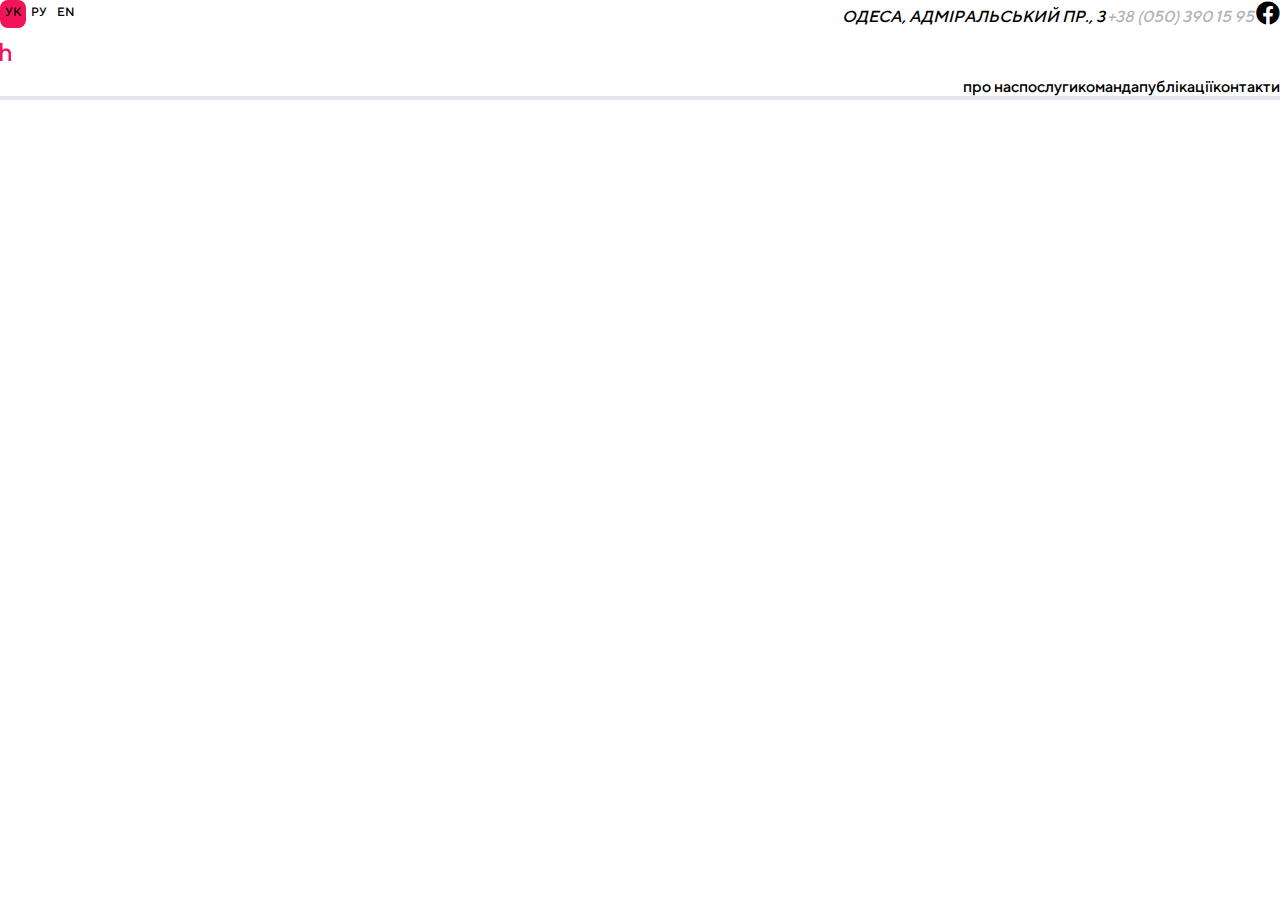
==== about.html @ 9640e7ee "new fix" ====
<!DOCTYPE html>
<html lang="en">
<head>
    <meta charset="UTF-8">
    <meta http-equiv="X-UA-Compatible" content="IE=edge">
    <meta name="viewport" content="width=device-width, initial-scale=1.0">
    <title>About us</title>
    <link rel="stylesheet" href="reset.css" />
        <link rel="stylesheet" href="style.css" />
        <link
            rel="stylesheet"
            href="https://cdnjs.cloudflare.com/ajax/libs/font-awesome/5.15.3/css/all.min.css"
        />
</head>
<body>
    <header>
        <nav class="flex row nav__top">
            <ul class="flex row">
                <li class="active">ук</li>
                <li>ру</li>
                <li>en</li>
            </ul>
            <address>
                <span class="address-top">Одеса, Адміральський пр., 3</span>
                <a href="#" class="top-number">+38 (050) 390 15 95</a>
                <span class="address-top-icon"
                    ><i class="fab fa-facebook"></i
                ></span>
            </address>
        </nav>
        <div class="logo__top">
            <svg
                width="78"
                height="31"
                viewBox="0 0 78 31"
                fill="none"
                xmlns="http://www.w3.org/2000/svg"
            >
                <path
                    d="M5.17563 28.5456C5.17563 27.9899 4.98495 27.5213 4.60903 27.1345C4.23312 26.7477 3.77549 26.557 3.24158 26.557C2.7567 26.557 2.3372 26.7096 1.98308 27.0201C1.63441 27.3252 1.41649 27.6957 1.33477 28.137H0.817205V26.6387H0V30.4524H0.817205V28.8997H1.33477C1.41649 29.3628 1.63441 29.755 1.98308 30.0656C2.33176 30.3761 2.75126 30.5341 3.24158 30.5341C3.77549 30.5341 4.23312 30.3434 4.60903 29.9566C4.98495 29.5752 5.17563 29.1013 5.17563 28.5456ZM4.35842 28.5456C4.35842 28.9051 4.24946 29.2048 4.03154 29.439C3.80817 29.6787 3.54667 29.7986 3.24158 29.7986C2.93649 29.7986 2.67498 29.6787 2.45706 29.439C2.23369 29.2048 2.12473 28.9051 2.12473 28.5456C2.12473 28.186 2.23369 27.8863 2.45706 27.6466C2.67498 27.4124 2.93649 27.2925 3.24158 27.2925C3.54667 27.2925 3.80817 27.4124 4.03154 27.6466C4.24946 27.8863 4.35842 28.186 4.35842 28.5456Z"
                    fill="white"
                />
                <path
                    d="M6.4801 26.639V30.4526H7.29731V29.1995H8.08727C8.47953 29.1995 8.80641 29.0742 9.06247 28.8291C9.31853 28.5839 9.44928 28.2788 9.44928 27.9192C9.44928 27.5542 9.31853 27.2546 9.06247 27.004C8.80096 26.7588 8.47953 26.639 8.08727 26.639H6.4801ZM8.06003 27.3744C8.22347 27.3744 8.35967 27.4289 8.46863 27.5324C8.57759 27.636 8.63207 27.7667 8.63207 27.9192C8.63207 28.0718 8.57759 28.2025 8.46863 28.3061C8.35967 28.4096 8.22347 28.4641 8.06003 28.4641H7.29731V27.3744H8.06003Z"
                    fill="white"
                />
                <path
                    d="M14.1309 30.4526V26.639H13.4226L11.543 29.0633V26.639H10.7258V30.4526H11.4341L13.3136 28.0282V30.4526H14.1309Z"
                    fill="white"
                />
                <path
                    d="M15.1622 29.7171V31.2425H15.9794V30.4526H18.2676V31.2425H19.0848V29.7171H18.6217V26.639H15.9794V27.8103C15.9794 28.0663 15.9576 28.3061 15.9141 28.5294C15.8705 28.7582 15.8214 28.938 15.7724 29.0742C15.7179 29.205 15.658 29.3248 15.5872 29.4392C15.5164 29.5482 15.4728 29.619 15.4455 29.6517C15.4128 29.679 15.3965 29.7062 15.3802 29.7171H15.1622ZM16.7966 27.8103V27.3744H17.8045V29.7171H16.1974L16.2627 29.6517C16.3009 29.6081 16.3499 29.5373 16.4098 29.4338C16.4698 29.3303 16.5242 29.2104 16.5842 29.0742C16.6441 28.938 16.6931 28.7528 16.7313 28.5294C16.7748 28.3061 16.7966 28.0663 16.7966 27.8103Z"
                    fill="white"
                />
                <path
                    d="M23.6558 30.4526V26.639H22.9475L21.0679 29.0633V26.639H20.2507V30.4526H20.959L22.8385 28.0282V30.4526H23.6558Z"
                    fill="white"
                />
                <path
                    d="M25.9409 26.639H25.1237V27.8103C25.1237 28.2679 25.2435 28.622 25.4832 28.8727C25.7284 29.1287 26.0607 29.254 26.4857 29.254C26.8507 29.254 27.1503 29.1832 27.3846 29.0361V30.4526H28.2018V26.639H27.3846V28.2461L27.292 28.317C27.232 28.3605 27.1394 28.4041 27.0141 28.4532C26.8888 28.4967 26.7581 28.5185 26.6219 28.5185C26.4039 28.5185 26.2351 28.4586 26.1152 28.3387C26.0008 28.2134 25.9409 28.0391 25.9409 27.8103V26.639Z"
                    fill="white"
                />
                <path
                    d="M32.9928 26.639H32.1756V28.1644H30.5412V26.639H29.724V30.4526H30.5412V28.8999H32.1756V30.4526H32.9928V26.639Z"
                    fill="white"
                />
                <path
                    d="M36.4775 28.8454H35.5513L36.0144 27.5924L36.4775 28.8454ZM36.7499 29.5537L37.0767 30.4526H37.9484L36.4502 26.639H35.5785L34.0803 30.4526H34.952L35.2789 29.5537H36.7499Z"
                    fill="white"
                />
                <path
                    d="M41.5112 26.639H40.694V30.4526H41.5112V29.363L42.0015 28.8182L43.1183 30.4526H44.0717L42.5463 28.2189L43.9628 26.639H43.0094L41.5112 28.3006V26.639Z"
                    fill="white"
                />
                <path
                    d="M45.7307 28.5456C45.7307 28.1969 45.8505 27.8972 46.0902 27.6575C46.3245 27.4124 46.6133 27.2925 46.9565 27.2925C47.2997 27.2925 47.5885 27.4124 47.8227 27.6575C48.0624 27.8972 48.1823 28.1969 48.1823 28.5456C48.1823 28.8997 48.0624 29.1939 47.8227 29.4336C47.5885 29.6788 47.2997 29.7986 46.9565 29.7986C46.6133 29.7986 46.3245 29.6788 46.0902 29.4336C45.8505 29.1939 45.7307 28.8997 45.7307 28.5456ZM44.8862 28.5456C44.8862 29.0904 45.0878 29.5643 45.4855 29.9512C45.8832 30.338 46.3735 30.5341 46.9565 30.5341C47.5394 30.5341 48.0297 30.338 48.4275 29.9512C48.8252 29.5643 49.0267 29.0904 49.0267 28.5456C49.0267 27.9953 48.8252 27.5268 48.4275 27.14C48.0297 26.7532 47.5394 26.557 46.9565 26.557C46.3735 26.557 45.8832 26.7532 45.4855 27.14C45.0878 27.5268 44.8862 27.9953 44.8862 28.5456Z"
                    fill="white"
                />
                <path
                    d="M52.3742 28.3006L51.0667 26.639H50.3312V30.4526H51.1484V27.9192L52.3742 29.4719L53.6 27.9084V30.4526H54.4172V26.639H53.6926L52.3742 28.3006Z"
                    fill="white"
                />
                <path
                    d="M59.1797 26.639H55.9381V30.4526H56.7553V27.3744H58.3625V30.4526H59.1797V26.639Z"
                    fill="white"
                />
                <path
                    d="M62.665 28.8454H61.7388L62.2019 27.5924L62.665 28.8454ZM62.9374 29.5537L63.2642 30.4526H64.1359L62.6377 26.639H61.766L60.2678 30.4526H61.1395L61.4664 29.5537H62.9374Z"
                    fill="white"
                />
                <path
                    d="M68.4916 26.639H67.6744V28.1644H66.04V26.639H65.2228V30.4526H66.04V28.8999H67.6744V30.4526H68.4916V26.639Z"
                    fill="white"
                />
                <path
                    d="M70.831 26.639H70.0138V30.4526H70.831V26.639Z"
                    fill="white"
                />
                <path
                    d="M75.1863 26.639H73.4974C73.1161 26.639 72.8055 26.7588 72.5604 26.9985C72.3152 27.2382 72.1899 27.5379 72.1899 27.892C72.1899 28.0446 72.2172 28.1862 72.2607 28.3224C72.3098 28.4586 72.3642 28.5621 72.4296 28.6384C72.4896 28.7147 72.5549 28.7855 72.6367 28.8509C72.7129 28.9162 72.7674 28.9598 72.8001 28.9762C72.8273 28.9871 72.8546 29.0034 72.8709 29.0089L72.0537 30.4526H72.9254L73.6609 29.1178H74.3691V30.4526H75.1863V26.639ZM73.0071 27.892C73.0071 27.7395 73.0561 27.6196 73.1542 27.5215C73.2523 27.4235 73.3776 27.3744 73.5247 27.3744H74.3691V28.3823H73.5247C73.3776 28.3823 73.2523 28.3333 73.1542 28.2407C73.0561 28.1481 73.0071 28.0282 73.0071 27.892Z"
                    fill="white"
                />
                <path
                    d="M2.49057 7.62939e-05H0V17.9875H2.49057V11.3144C2.49057 10.1854 2.77137 9.29485 3.33296 8.66767C3.89456 8.04049 4.66371 7.71436 5.61598 7.71436C6.43396 7.71436 7.11765 8.01541 7.66704 8.59241C8.21643 9.18196 8.49722 9.92203 8.49722 10.8126V18.0001H11V10.8126C11 9.15687 10.5483 7.85234 9.64484 6.87394C8.7414 5.89555 7.55716 5.40635 6.11654 5.40635C5.70144 5.40635 5.28635 5.45652 4.88346 5.56941C4.46837 5.68231 4.13873 5.80774 3.87014 5.94572C3.60155 6.0837 3.34517 6.23422 3.11321 6.40983C2.88124 6.58544 2.72253 6.71088 2.64928 6.78614C2.57603 6.8614 2.51498 6.91157 2.49057 6.9492V7.62939e-05Z"
                    fill="#F0145A"
                />
                <path d="M16.5675 0H14V17.9725H16.5675V0Z" fill="white" />
                <path
                    d="M31.7111 12.7089L31.8395 11.4252C31.8395 9.70496 31.2747 8.26716 30.1193 7.11178C28.9639 5.95641 27.5261 5.39156 25.8059 5.39156C24.0857 5.39156 22.5965 6.00776 21.3641 7.24016C20.1317 8.47256 19.5155 9.93604 19.5155 11.6819C19.5155 13.4792 20.1574 15.0197 21.4155 16.3034C22.6735 17.5872 24.1884 18.2291 25.9343 18.2291C26.6018 18.2291 27.218 18.1264 27.8342 17.9466C28.4504 17.7412 28.9639 17.5358 29.3234 17.3304C29.7085 17.0994 30.0936 16.8426 30.4274 16.5602C30.7612 16.2778 30.9922 16.0724 31.0949 15.944C31.1976 15.8156 31.2747 15.7386 31.326 15.6616L29.6571 13.9927L29.272 14.4805C29.0153 14.7886 28.5788 15.0967 27.9626 15.4305C27.3207 15.7643 26.6532 15.9183 25.9343 15.9183C24.9329 15.9183 24.0857 15.6102 23.3668 14.9683C22.6479 14.3265 22.2114 13.5819 22.083 12.7089H31.7111ZM25.8059 7.57393C26.7559 7.57393 27.5261 7.85636 28.168 8.39553C28.7842 8.96038 29.1693 9.65361 29.3234 10.5266H22.1857C22.4168 9.65361 22.8276 8.96038 23.4695 8.39553C24.0857 7.85636 24.8816 7.57393 25.8059 7.57393Z"
                    fill="white"
                />
                <path
                    d="M43.6855 17.2277C43.6855 18.3574 43.3518 19.2817 42.6585 20.0006C41.991 20.6939 41.1437 21.0533 40.091 21.0533C39.6289 21.0533 39.1667 20.9763 38.7303 20.8479C38.2938 20.7195 37.96 20.5655 37.6776 20.3858C37.3952 20.206 37.1384 20.0263 36.8817 19.7952C36.6506 19.5642 36.4965 19.4101 36.4195 19.3331C36.3425 19.2561 36.2911 19.179 36.2398 19.1277L34.5709 20.7966L34.7763 21.0533C34.9047 21.233 35.1358 21.4641 35.4439 21.7209C35.752 21.9519 36.1114 22.2087 36.5222 22.4654C36.933 22.6965 37.4465 22.9019 38.0884 23.0816C38.7303 23.2614 39.3978 23.3641 40.091 23.3641C41.8369 23.3641 43.2747 22.7735 44.4815 21.5925C45.6625 20.3858 46.253 18.948 46.253 17.2021V5.64831H43.6855V6.93206L43.2491 6.54693C42.9666 6.29018 42.5302 6.03343 41.914 5.77668C41.2978 5.51993 40.6302 5.39156 39.9627 5.39156C38.3965 5.39156 37.0614 5.98208 35.906 7.18881C34.7506 8.39553 34.1858 9.83333 34.1858 11.5536C34.1858 13.2738 34.7506 14.7116 35.906 15.9183C37.0614 17.125 38.3965 17.7156 39.9627 17.7156C40.3991 17.7156 40.8099 17.6642 41.2464 17.5615C41.6572 17.4331 41.991 17.3048 42.2734 17.1764C42.5558 17.048 42.8126 16.894 43.0437 16.7142C43.2747 16.5345 43.4545 16.4061 43.5058 16.3548L43.6855 16.1751V17.2277ZM36.7533 11.5536C36.7533 10.4752 37.0871 9.57658 37.7803 8.83201C38.4735 8.08743 39.2951 7.70231 40.2194 7.70231C41.1437 7.70231 41.9653 8.08743 42.6585 8.83201C43.3261 9.57658 43.6855 10.4752 43.6855 11.5536C43.6855 12.6319 43.3261 13.5305 42.6585 14.2751C41.9653 15.0197 41.1437 15.4048 40.2194 15.4048C39.2951 15.4048 38.4735 15.0197 37.7803 14.2751C37.0871 13.5305 36.7533 12.6319 36.7533 11.5536Z"
                    fill="white"
                />
                <path
                    d="M59.6544 17.9723V10.0131C59.6544 8.70363 59.1666 7.59961 58.2166 6.72666C57.2666 5.82803 56.0342 5.39156 54.5194 5.39156C53.9289 5.39156 53.3383 5.46858 52.7735 5.62263C52.2086 5.80236 51.7465 5.98208 51.4127 6.18748C51.0789 6.39288 50.7452 6.62396 50.4371 6.90638C50.129 7.16313 49.9492 7.34286 49.8465 7.44556C49.7695 7.54826 49.6925 7.62528 49.6411 7.70231L51.31 9.37118L51.6438 8.93471C51.8492 8.65228 52.2086 8.39553 52.7478 8.11311C53.287 7.83068 53.8775 7.70231 54.5194 7.70231C55.264 7.70231 55.8802 7.93338 56.368 8.36986C56.8558 8.80633 57.0869 9.37119 57.0869 10.0131L52.5938 10.7833C51.4897 10.963 50.5911 11.3995 49.9749 12.0927C49.333 12.786 48.9993 13.6332 48.9993 14.6346C48.9993 15.5845 49.4101 16.4061 50.2317 17.125C51.0789 17.8696 52.1059 18.2291 53.364 18.2291C53.8005 18.2291 54.2113 18.1777 54.6221 18.0493C55.0586 17.9466 55.3923 17.8183 55.6748 17.6899C55.9572 17.5615 56.214 17.4075 56.445 17.2277C56.6761 17.048 56.8302 16.9196 56.9329 16.8683C57.0099 16.7913 57.0612 16.7142 57.0869 16.6886V17.9723H59.6544ZM53.7491 15.9183C53.0816 15.9183 52.5424 15.7643 52.1573 15.4562C51.7465 15.1481 51.5668 14.7886 51.5668 14.3778C51.5668 13.9413 51.6951 13.5562 51.9776 13.2738C52.26 12.9914 52.6451 12.786 53.1073 12.7089L57.0869 12.0671V12.3238C57.0869 13.4792 56.8045 14.3521 56.214 14.994C55.6234 15.6102 54.8018 15.9183 53.7491 15.9183Z"
                    fill="white"
                />
                <path
                    d="M65.3201 -3.8147e-06H62.7526V17.9725H65.3201V-3.8147e-06Z"
                    fill="white"
                />
                <path
                    d="M76.9945 7.06043L76.8404 6.88071C76.7377 6.77801 76.5837 6.64963 76.3526 6.46991C76.1215 6.29018 75.8648 6.13613 75.5824 5.95641C75.2999 5.80236 74.9148 5.67398 74.4527 5.54561C73.9905 5.44291 73.5027 5.39156 73.0149 5.39156C71.7568 5.39156 70.7298 5.75101 69.9082 6.46991C69.0609 7.21448 68.6501 8.03608 68.6501 8.98606C68.6501 9.67929 68.8041 10.2441 69.1122 10.7576C69.4203 11.2455 69.8055 11.6049 70.2933 11.8103C70.7555 12.0414 71.269 12.2725 71.8081 12.4522C72.3473 12.6319 72.8351 12.786 73.323 12.9143C73.7851 13.0684 74.1702 13.2481 74.4783 13.4792C74.7864 13.7103 74.9405 14.0184 74.9405 14.3778C74.9405 14.84 74.7608 15.2251 74.427 15.5075C74.0932 15.7643 73.5797 15.9183 72.8865 15.9183C72.3216 15.9183 71.7568 15.7643 71.2176 15.5075C70.6784 15.2251 70.3447 14.994 70.1649 14.8143C70.0109 14.6346 69.8825 14.4805 69.8055 14.3778L68.1366 16.0467L68.3163 16.2778C68.4447 16.4318 68.6244 16.6115 68.8812 16.8169C69.1636 17.048 69.4717 17.2534 69.8055 17.4588C70.1649 17.6642 70.6271 17.8439 71.1663 17.998C71.7054 18.152 72.296 18.2291 72.8865 18.2291C74.2473 18.2291 75.377 17.8439 76.2242 17.0994C77.0715 16.3548 77.508 15.4305 77.508 14.3778C77.508 13.6846 77.3539 13.0941 77.0458 12.6319C76.7377 12.1441 76.3526 11.7846 75.8648 11.5536C75.4026 11.2968 74.8891 11.0914 74.35 10.9117C73.8108 10.732 73.323 10.5522 72.8351 10.4495C72.373 10.3212 71.9879 10.1158 71.6798 9.88469C71.3717 9.65361 71.2176 9.34551 71.2176 8.98606C71.2176 8.65228 71.3717 8.34418 71.7054 8.08743C72.0135 7.83068 72.45 7.70231 73.0149 7.70231C73.4257 7.70231 73.8365 7.80501 74.2216 7.98473C74.6324 8.16446 74.9148 8.31851 75.0432 8.44688C75.1716 8.57526 75.2743 8.67796 75.3256 8.72931L76.9945 7.06043Z"
                    fill="white"
                />
            </svg>
        </div>
        <nav class="flex">
            <input id="menu__toggle" type="checkbox" />
            <label class="menu__btn" for="menu__toggle">
                <span></span>
            </label>
            <ul class="main__menu menu__box">
                <li>про нас</li>
                <li>послуги</li>
                <li>команда</li>
                <li>публікації</li>
                <li>контакти</li>
            </ul>
        </nav>
    </header>
    <main>
        
    </main>
    <footer></footer>
</body>
</html>
---- style.css ----
@font-face {
    font-family: "TTNorms";
    src: url("fonts/TTNorms-Medium.woff"), url("fonts/TTNorms-Medium.woff2");
    font-style: normal;
    font-weight: 600;
}

@font-face {
    font-family: "TTNorms";
    src: url("fonts/TTNorms-Thin.woff"), url("fonts/TTNorms-Thin.woff2");
    font-style: normal;
    font-weight: 300;
}

@font-face {
    font-family: "TTNorms";
    src: url("fonts/TTNorms-Regular.woff"), url("fonts/TTNorms-Regular.woff2");
    font-style: normal;
    font-weight: 400;
}

@font-face {
    font-family: "TTNorms";
    src: url("fonts/TTNorms-Bold.woff"), url("fonts/TTNorms-Bold.woff2");
    font-style: normal;
    font-weight: 700;
}
*,
*:before,
*:after {
    box-sizing: border-box;
}

img {
    max-width: 100%;
    height: auto;
}

body {
    font-family: "TTNorms", sans-serif;
    font-weight: 600;
}

h2 {
    font-size: 22px;
    margin-top: 10px;
    margin-bottom: 15px;
}

h3 {
    margin: 0;
}

h4 {
    margin: 0;
    font-weight: 400;
}

body a {
    color: rgba(36, 163, 255, 1);
}

.container {
    max-width: 100%;
    margin: 0 auto;
}

.flex {
    display: flex;
}

.row {
    flex-direction: row;
}

.column {
    flex-direction: column;
}

ul li {
    list-style-type: none;
}

.header {
    position: absolute;
    top: 0;
    left: 0;
    right: 0;
    flex-direction: column;
    padding-top: 25px;
    padding-right: 20px;
    padding-left: 20px;
    color: white;
}

.nav__top {
    justify-content: space-between;
    padding-bottom: 15px;
    text-transform: uppercase;
    font-size: 12px;
    text-align: center;
}

.top-number {
    color: rgba(179, 179, 186, 1);
    text-decoration: none;
}

.nav__top a {
    font-size: 16px;
}

.nav__top li {
    padding: 5px;
}

.active {
    border-radius: 8px;
    background-color: rgba(240, 20, 90, 1);
}

.top__gradient {
    background-image: linear-gradient(
        42.01deg,
        #323264 14.33%,
        #323264 51.39%,
        #7a425e 87.53%
    );
    background-size: cover;
}

.banner {
    height: 100vh;
    align-items: center;
    text-align: center;
    background-image: url("images/Symbol\ Long\ leg.svg");
    background-repeat: no-repeat;
    background-position-y: 150px;
    background-position-x: center;
}

.splash {
    background-image: linear-gradient(
        180deg,
        rgba(50, 50, 100, 0) 16.67%,
        #323264 100%
    );
    height: 200px;
    bottom: 0;
    position: absolute;
    right: 0;
    left: 0;
    align-items: center;
    justify-content: center;
}

.arrow {
    position: relative;
    width: 42px;
    height: 42px;
    border-radius: 50%;
    border: 1px solid white;
    margin-bottom: 20px;
    margin-top: auto;
    padding-bottom: 3px;
    padding-right: 1px;
    border-radius: 50%;
    display: flex;
    justify-content: center;
    align-items: center;
}

.arrow:after {
    content: "";
    width: 13px;
    display: block;
    height: 13px;
    transform: rotate(45deg);
    border: 2px solid white;
    border-top: none;
    border: 1;
    border-left: none;
}

.top__content {
    min-height: 100vh;
    color: white;
}

.menu__btn {
    display: flex;
    align-items: center;
    position: fixed;
    top: 65px;
    right: 20px;
    width: 18px;
    height: 18px;
    cursor: pointer;
    z-index: 1;
}

.menu__btn > span,
.menu__btn > span::before,
.menu__btn > span::after {
    display: block;
    position: absolute;
    width: 100%;
    height: 2px;
    background-color: #fff;
}
.menu__btn > span::before {
    content: "";
    top: -8px;
}
.menu__btn > span::after {
    content: "";
    top: 8px;
}

.menu__box {
    display: block;
    position: fixed;
    visibility: hidden;
    top: 0;
    left: -100%;
    width: 100%;
    height: 100%;
    margin: 0;
    padding: 80px 0;
    list-style: none;
    text-align: center;
    background-image: linear-gradient(
        42.01deg,
        #323264 14.33%,
        #323264 51.39%,
        #7a425e 87.53%
    );
    box-shadow: 1px 0px 6px rgba(0, 0, 0, 0.2);
}

.menu__item {
    display: block;
    padding: 12px 24px;
    color: var(--color-secondary);
    font-family: "Roboto", sans-serif;
    font-size: 20px;
    font-weight: 400;
    text-decoration: none;
    text-transform: uppercase;
}

.menu__item:hover {
    background-color: #5555555e;
    color: var(--color-primary);
}

#menu__toggle {
    opacity: 0;
}

#menu__toggle:checked ~ .menu__btn > span {
    transform: rotate(45deg);
}

#menu__toggle:checked ~ .menu__btn > span::before {
    top: 0;
    transform: rotate(0);
}

#menu__toggle:checked ~ .menu__btn > span::after {
    top: 0;
    transform: rotate(90deg);
}

#menu__toggle:checked ~ .menu__box {
    visibility: visible;
    left: 0;
}

.slider__wrap {
    padding: 40px 20px;
}

.slider__content {
    font-weight: 400;
}

.subtitle {
    text-transform: uppercase;
    background: linear-gradient(90.13deg, #ef8080 0.84%, #f0145a 99.96%);
    -webkit-background-clip: text;
    -webkit-text-fill-color: transparent;
    font-size: 14px;
    letter-spacing: 1px;
}

.slider__nav {
    list-style-type: none;
    display: flex;
    justify-content: center;
    font-size: 0;
    line-height: 0;
    padding-top: 20px;
}

.slider__nav li {
    width: 16px;
    height: 16px;
    background: #24a3ff;
    opacity: 0.2;
    margin: 0 5px;
    border-radius: 50%;
}

.slider__nav > .active__slider {
    background: #24a3ff;
    opacity: 1;
}

.services__block {
    background-image: linear-gradient(
        228.57deg,
        #323264 11.93%,
        #323264 57.17%,
        #643e72 87.46%
    );
}

.service__link {
    font-size: 14px;
    line-height: 17px;
    letter-spacing: 1px;
    text-transform: uppercase;
    color: #ffffff;
    opacity: 0.5;
    text-decoration: none;
}

.about__us {
    font-size: 32px;
    line-height: 38px;
    background: linear-gradient(90.13deg, #f0145a 0.84%, #ef8080 99.96%);
    -webkit-background-clip: text;
    -webkit-text-fill-color: transparent;
    font-weight: 600;
    margin-bottom: 20px;
    display: block;
}

.service {
    padding: 20px;
    margin-bottom: 20px;
}

.service__list {
    font-weight: 400;
}

.service__title {
    display: flex;
    flex-direction: row;
    align-items: center;
}

.title {
    color: rgba(36, 163, 255, 1);
    margin-left: 10px;
}

.logo {
    background-color: white;
    border-radius: 18px;
    width: 64px;
    height: 64px;
    justify-content: center;
    align-items: center;
    flex-shrink: 0;
}

.service__content {
    line-height: 22px;
    font-size: 16px;
    margin-top: 10px;
}

.services__block {
    position: relative;
    margin-bottom: 40px;
}

.services__block::before {
    content: "";
    position: absolute;
    display: block;
    background-color: rgba(202, 202, 219, 1);
    border-radius: 0px 0px 12px 12px;
    bottom: -10px;
    margin: 0 20px;
    height: 10px;
    left: 0;
    right: 0;
}

.services__block::after {
    content: "";
    position: absolute;
    display: block;
    background-color: rgba(231, 231, 242, 1);
    border-radius: 0px 0px 12px 12px;
    bottom: -20px;
    margin: 0 40px;
    height: 10px;
    left: 0;
    right: 0;
}

.services__block::after {
    position: absolute;
}

.team__link {
    font-size: 14px;
    line-height: 17px;
    letter-spacing: 1px;
    text-transform: uppercase;
    color: #24a3ff;
    text-decoration: none;
}

.team__title {
    background: linear-gradient(90.13deg, #f0145a 0.84%, #ef8080 99.96%);
    -webkit-background-clip: text;
    -webkit-text-fill-color: transparent;
}

.team__block {
    background-color: #f5f5fa;
    border-radius: 12px;
    font-size: 32px;
    line-height: 38px;
    margin: 20px;
    padding: 20px;
    margin-bottom: 0;
}

.contact {
    display: flex;
    flex-direction: row;
    margin-top: 10px;
    line-height: 1.5;
}

.contact__name {
    flex-direction: column;
    color: rgba(179, 179, 186, 1);
    margin-left: 10px;
}

.contact__name p {
    font-size: 14px;
    font-weight: 300;
}

.contact__name h4 {
    font-size: 18px;
    font-weight: 400;
    margin: 0;
}

.cases {
    margin: 20px;
    margin-top: 30px;
    font-weight: 400;
}

.case-title {
    background-color: #f5f5fa;
    padding: 20px;
    border-radius: 12px 12px 0 0;
    color: rgba(240, 20, 90, 1);
}

.case-title > h3 {
    letter-spacing: 1px;
    text-transform: uppercase;
    font-size: 14px;
}

.case-item {
    background-color: #f5f5fa;
    padding: 20px;
    margin-top: 2px;
    font-size: 18px;
    line-height: 21px;
    color: rgba(104, 104, 135, 1);
}

.case-list :nth-child(6) {
    border-radius: 0 0 12px 12px;
}

.case-item__company {
    display: block;
    margin-top: 10px;
    font-weight: 300;
    color: rgba(179, 179, 186, 1);
}

.partners {
    align-items: center;
    justify-content: center;
}

.partners > h3 {
    margin-bottom: 30px;
    margin-top: 10px;
    color: rgba(50, 50, 100, 1);
    letter-spacing: 1px;
    text-transform: uppercase;
    font-size: 14px;
}

.partner-list {
    flex-wrap: wrap;
}

.partner-item {
    width: 50%;
    display: flex;
    justify-content: center;
    align-items: center;
    flex-direction: row;
    height: 90px;
}

.hillel {
    background-color: rgba(28, 66, 128, 1);
}

.wannabiz {
    background-color: rgba(20, 54, 70, 1);
}

.tapgerine {
    background-color: rgba(244, 139, 48, 1);
}

.look {
    background-color: rgba(158, 77, 195, 1);
}

.ecolease {
    background-color: rgba(220, 243, 249, 1);
}

.clickky {
    background-color: rgba(199, 28, 54, 1);
}

.orangear {
    background-color: rgba(253, 147, 57, 1);
}

.infratek {
    background-color: rgba(234, 234, 234, 1);
}

.ultimatecard {
    background-color: rgba(0, 0, 0, 1);
}

.artprint {
    background-color: rgba(29, 69, 104, 1);
}

.sitipark {
    background-color: rgba(40, 34, 64, 1);
}

.adtelligent {
    background-color: rgba(226, 226, 228, 1);
}

.news {
    background-color: rgba(245, 245, 250, 1);
    flex-direction: column;
}

.news-title {
    background-image: linear-gradient(90.13deg, #f0145a 0.84%, #ef8080 99.96%);
    -webkit-background-clip: text;
    -webkit-text-fill-color: transparent;
    font-weight: bold;
    font-size: 32px;
}

.news-list {
    justify-content: center;
    align-items: center;
}

.news-item {
    background-color: #fff;
    margin-bottom: 20px;
    border-radius: 8px;
    width: 335px;
    color: rgba(36, 163, 255, 1);
    font-size: 18px;
}

.date {
    color: rgba(179, 179, 186, 1);
    font-size: 12px;
    letter-spacing: 1px;
    text-transform: uppercase;
    padding-top: 10px;
}

.news-item__text {
    padding: 20px;
}

.news-button {
    padding: 16px 70px;
    border-radius: 12px;
    background: rgba(36, 163, 255, 1);
    box-shadow: 0px 0px 20px rgba(36, 163, 255, 0.5);
    border: none;
    color: white;
    margin-top: 20px;
    margin-bottom: 40px;
}

footer {
    align-items: center;
    padding-left: 20px;
    padding-right: 20px;
    padding-bottom: 118px;
    padding-top: 23px;
}

footer address a {
    text-align: center;
    font-style: normal;
    text-decoration: none;
}

.icon {
    font-size: 38px;
    margin: 20px 0;
}

.footer-item {
    margin-top: 10px;
    text-transform: uppercase;
    font-size: 12px;
}

.address-item {
    margin-bottom: 20px;
}

.copyrights {
    color: rgba(179, 179, 186, 1);
    text-align: center;
}

.odessa {
    color: rgba(50, 50, 100, 1);
}

footer {
    border-top: 4px solid #e6e6f0;
}

@media (min-width: 767px) {
    .menu__btn {
        display: none;
    }

    .main__menu {
        display: flex;
        flex-direction: row;
        list-style-type: none;
        visibility: visible;
        position: initial;
        background-color: transparent;
        box-shadow: none;
        padding: 0;
        justify-content: flex-end;
    }

    .menu__box {
        background-image: none;
    }

    .address-top-icon {
        font-size: 24px;
    }

    .address-top {
        font-size: 16px;
    }

    .banner {
        justify-content: center;
        background-image: url("images/Frame\ 2.svg"), url("images/Symbol\ Long\ leg.svg");
    }
    
    .team__block {
        margin-right: 60px;
        margin-left: 60px;
    }

    .cases {
        margin-right: 60px;
        margin-left: 60px;
        display: grid;
        grid-template-columns: 1.3fr 0.7fr 1.3fr 0.7fr 2fr;
        grid-template-rows: 1fr 3fr 3fr;
        gap: 1px 1px;
        grid-template-areas:
            "case-title case-title wannabiz-case wannabiz-case tapgerine-case"
            "hillel-case hillel-case wannabiz-case wannabiz-case tapgerine-case"
            "look-case adtelligent-case adtelligent-case ckliky-case ckliky-case";
    }

    .case-list {
        display: contents;
    }

    .case-title {
        grid-area: case-title;
    }
    .hillel-case {
        grid-area: hillel-case;
    }
    .look-case {
        grid-area: look-case;
    }
    .wannabiz-case {
        grid-area: wannabiz-case;
    }
    .tapgerine-case {
        grid-area: tapgerine-case;
    }
    .adtelligent-case {
        grid-area: adtelligent-case;
    }
    .ckliky-case {
        grid-area: ckliky-case;
    }

    .case-title {
        border-radius: 12px 0 0 0;
    }

    .case-item {
        margin-top: 0;
        font-size: 24px;
        justify-content: center;
        display: flex;
        flex-direction: column;
    }

    .case-item__company {
        font-size: 18px;
    }

    .case-list :nth-child(4) {
        border-radius: 0 0 0 12px;
    }

    .case-list :nth-child(6) {
        border-radius: 0 0 12px 0;
    }

    .case-list :nth-child(3) {
        border-radius: 0 12px 0 0;
    }

    .partner-item {
        width: 25%;
        height: 120px;
    }

    .partners > h3 {
        font-size: 16px;
    }

    .services__block {
        padding: 0 60px;
    }

    .service-list {
        display: flex;
        flex-wrap: wrap;
    }

    .service {
        width: 33.33%;
        padding-left: 0;
        padding-right: 40px;
    }

    .contact > img {
        display: none;
    }

    .team__block {
        display: flex;
    }

    .team__title {
        font-size: 42px;
        line-height: 50px;
    }

    .team__item {
        padding-top: 60px;
        padding-left: 40px;
        padding-right: 40px;
    }

}
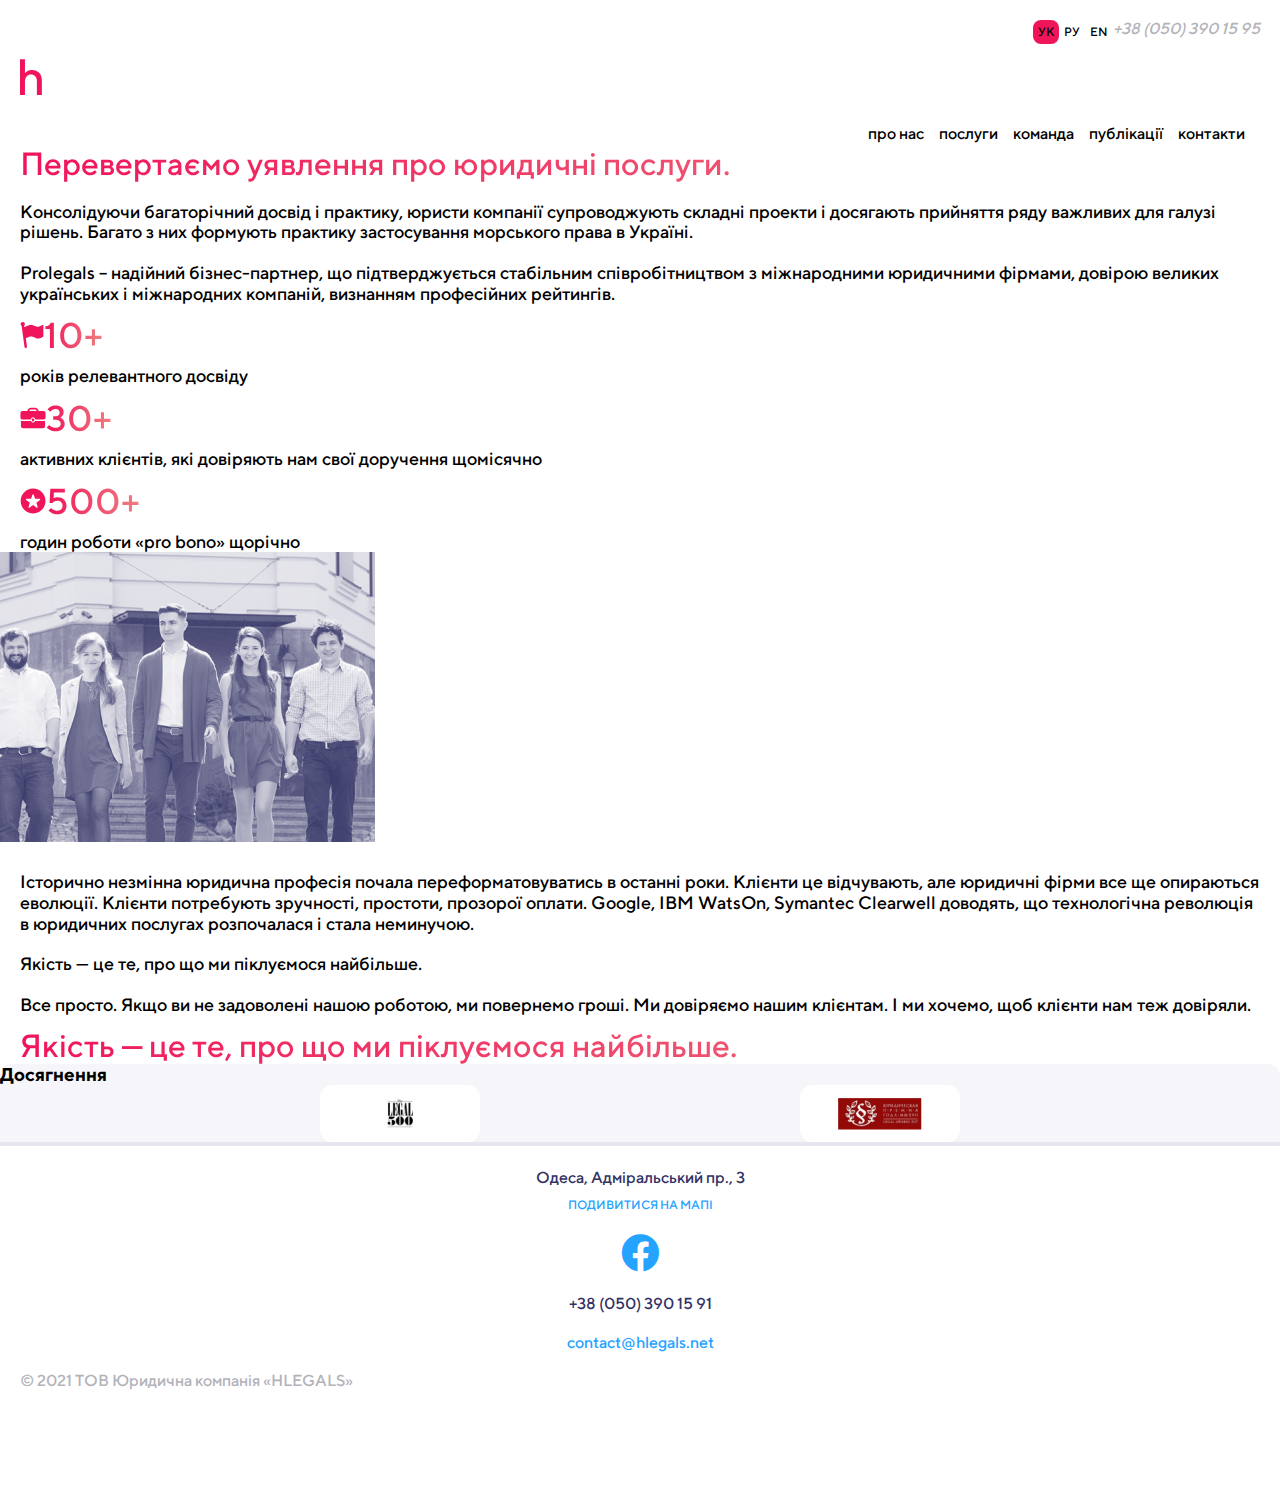
==== commit 3e36dbe7: "new" ====
--- a/about.html
+++ b/about.html
@@ -142,8 +142,74 @@
         </nav>
     </header>
     <main>
-        
+         <div class="about-info">
+             <h1>Перевертаємо уявлення про юридичні послуги.</h1>
+             <p>Консолідуючи багаторічний досвід і практику, юристи компанії супроводжують складні проекти і досягають прийняття ряду важливих для галузі рішень. Багато з них формують практику застосування морського права в Україні.</p>
+             <p>Prolegals – надійний бізнес-партнер, що підтверджується стабільним співробітництвом з міжнародними юридичними фірмами, довірою великих українських і міжнародних компаній, визнанням професійних рейтингів.</p>
+        </div>
+        <div class="advantages">
+            <div class="advantsges-list">
+                <div class="advantages-item">
+                    <div class="advantages-title">
+                        <img src="images/flag.svg" alt="flag">
+                        <span class="title-number">10+</span>
+                    </div>
+                    <p>років релевантного досвіду</p>
+                </div>
+                <div class="advantages-item">
+                    <div class="advantages-title">
+                        <img src="images/bag.svg" alt="bag">
+                        <span class="title-number">30+</span>
+                    </div>
+                    <p>активних клієнтів, які довіряють нам свої доручення щомісячно</p>
+                </div>
+                <div class="advantages-item">
+                    <div class="advantages-title">
+                        <img src="images/star.svg" alt="star">
+                        <span class="title-number">500+</span>
+                    </div>
+                    <p>годин роботи «pro bono» щорічно</p>
+                </div>
+            </div>
+        </div>
+        <div class="team">
+            <div class="team-image">
+                <img src="images/team.png" alt="team">
+            </div>
+            <div class="team-content">
+                <p>Історично незмінна юридична професія почала переформатовуватись в останні роки. Клієнти це відчувають, але юридичні фірми все ще опираються еволюції. Клієнти потребують зручності, простоти, прозорої оплати. Google, IBM WatsОn, Symantec Clearwell доводять, що технологічна революція в юридичних послугах розпочалася і стала неминучою.</p>
+                <p>Якість — це те, про що ми піклуємося найбільше.</p>
+                <p>Все просто. Якщо ви не задоволені нашою роботою, ми повернемо гроші. Ми довіряємо нашим клієнтам. І ми хочемо, щоб клієнти нам теж довіряли.</p>
+            </div>
+            <span class="quality">Якість — це те, про що ми піклуємося найбільше.</span>
+        </div>
+        <div class="achievements">
+            <h3>Досягнення</h3>
+            <div class="achievement-list">
+                <div class="achievement-logo"><img src="images/achive1.png" alt="first achieve"></div>
+                <div class="achievement-logo"><img src="images/achive2.png" alt="second achieve"></div>
+            </div>
+            <ul>
+                <li class="active"></li>
+                <li></li>
+                <li></li>
+                <li></li>
+                <li></li>
+                <li></li>
+            </ul>
+        </div>
     </main>
-    <footer></footer>
+    <footer>
+        <address class="flex column">
+            <a href="#" class="odessa">Одеса, Адміральський пр., 3</a>
+            <a href="#" class="footer-item">Подивитися на мапі</a>
+            <a href="#" class="icon"><i class="fab fa-facebook"></i></a>
+            <a href="#" class="address-item odessa">+38 (050) 390 15 91</a>
+            <a href="#" class="address-item">contact@hlegals.net</a>
+        </address>
+        <span class="copyrights"
+            >© 2021 ТОВ Юридична компанія «HLEGALS»</span
+        >
+    </footer>
 </body>
 </html>--- a/style.css
+++ b/style.css
@@ -1,3 +1,5 @@
+@import "./about.css";
+
 @font-face {
     font-family: "TTNorms";
     src: url("fonts/TTNorms-Medium.woff"), url("fonts/TTNorms-Medium.woff2");
@@ -25,6 +27,7 @@
     font-style: normal;
     font-weight: 700;
 }
+
 *,
 *:before,
 *:after {
@@ -39,6 +42,12 @@
 body {
     font-family: "TTNorms", sans-serif;
     font-weight: 600;
+}
+
+h1 {
+    font-size: 32px;
+    font-weight: 500;
+    margin: 0 40px;
 }
 
 h2 {
@@ -106,6 +115,14 @@
     text-decoration: none;
 }
 
+span.address-top-icon {
+    display: none;
+}
+
+span.address-top {
+    display: none;
+}
+
 .nav__top a {
     font-size: 16px;
 }
@@ -127,6 +144,11 @@
         #7a425e 87.53%
     );
     background-size: cover;
+}
+
+.logo__top > svg{
+    width: 78px;
+    height: 31px;
 }
 
 .banner {
@@ -418,6 +440,10 @@
     position: absolute;
 }
 
+.service__link > p{
+    opacity: 0.5;
+}
+
 .team__link {
     font-size: 14px;
     line-height: 17px;
@@ -441,6 +467,10 @@
     margin: 20px;
     padding: 20px;
     margin-bottom: 0;
+}
+
+.team__block > img {
+    display: none;
 }
 
 .contact {
@@ -674,8 +704,46 @@
 }
 
 @media (min-width: 767px) {
+    .header {
+        display: grid; 
+    grid-auto-columns: 1fr; 
+    grid-template-columns: 1fr 1fr; 
+    grid-template-rows: 1fr 1fr; 
+    gap: 1px 1px; 
+    grid-template-areas: 
+    "logo-hlegas nav-address"
+    "logo-hlegas navigation"; 
+    margin: 50px;
+}
+
+    .logo-hlegas { grid-area: logo-hlegas; }
+    .nav-address { grid-area: nav-address; }
+    .navigation { grid-area: navigation; }
+    
+    .logo-hlegas {
+        display: flex;
+        align-items: center;
+    }
+
+    .logo__top > svg {
+        height: 62px;
+        width: 155px;
+    }
+
+    .languages {
+        margin-right: 20px;
+    }
+
+    .nav-address a, span {
+        margin-right: 20px;
+    }
+
     .menu__btn {
         display: none;
+    }
+
+    .main__menu li {
+        margin-right: 15px;
     }
 
     .main__menu {
@@ -704,7 +772,7 @@
 
     .banner {
         justify-content: center;
-        background-image: url("images/Frame\ 2.svg"), url("images/Symbol\ Long\ leg.svg");
+        background-image: url("images/Symbol\ Long\ leg.svg"),url("images/Frame\ 2.svg");
     }
     
     .team__block {
@@ -822,4 +890,7 @@
         padding-right: 40px;
     }
 
-}
+    .nav__top {
+        justify-content: flex-end;
+    }
+}
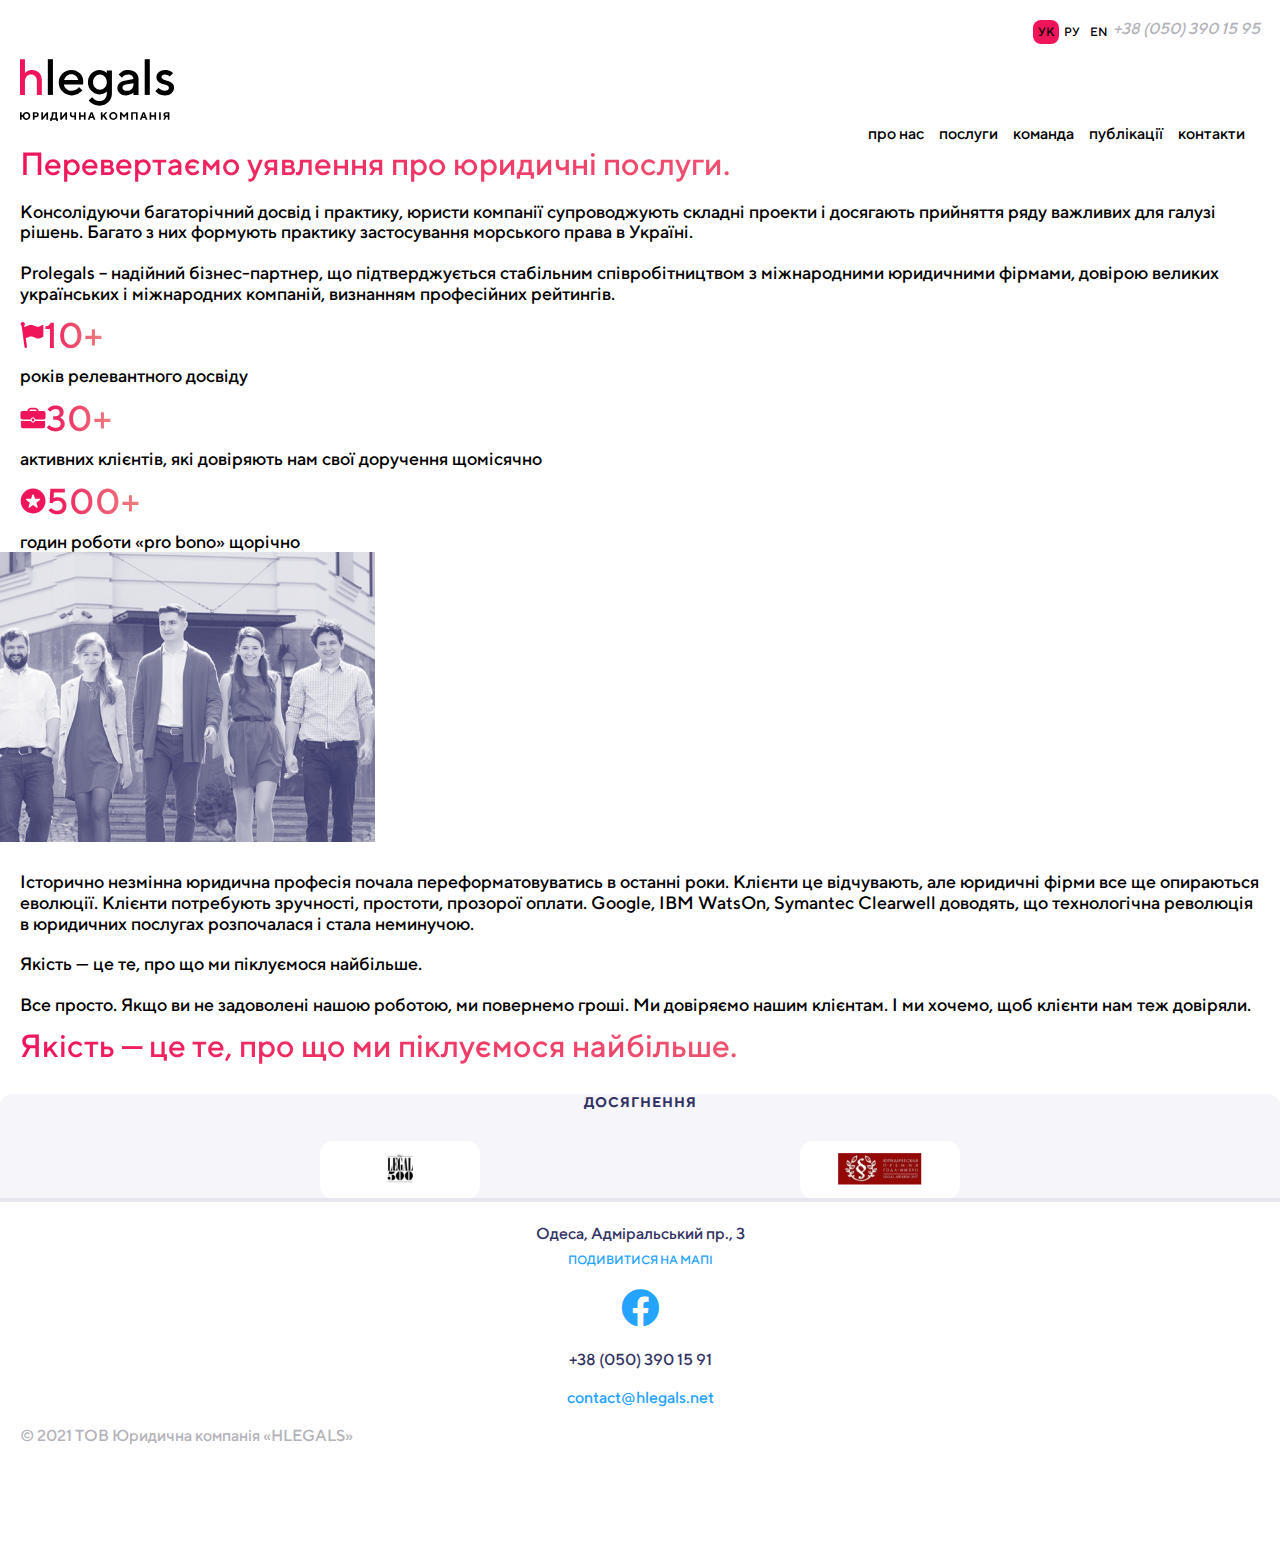
==== commit a49cc665: "new" ====
--- a/about.html
+++ b/about.html
@@ -38,92 +38,92 @@
             >
                 <path
                     d="M5.17563 28.5456C5.17563 27.9899 4.98495 27.5213 4.60903 27.1345C4.23312 26.7477 3.77549 26.557 3.24158 26.557C2.7567 26.557 2.3372 26.7096 1.98308 27.0201C1.63441 27.3252 1.41649 27.6957 1.33477 28.137H0.817205V26.6387H0V30.4524H0.817205V28.8997H1.33477C1.41649 29.3628 1.63441 29.755 1.98308 30.0656C2.33176 30.3761 2.75126 30.5341 3.24158 30.5341C3.77549 30.5341 4.23312 30.3434 4.60903 29.9566C4.98495 29.5752 5.17563 29.1013 5.17563 28.5456ZM4.35842 28.5456C4.35842 28.9051 4.24946 29.2048 4.03154 29.439C3.80817 29.6787 3.54667 29.7986 3.24158 29.7986C2.93649 29.7986 2.67498 29.6787 2.45706 29.439C2.23369 29.2048 2.12473 28.9051 2.12473 28.5456C2.12473 28.186 2.23369 27.8863 2.45706 27.6466C2.67498 27.4124 2.93649 27.2925 3.24158 27.2925C3.54667 27.2925 3.80817 27.4124 4.03154 27.6466C4.24946 27.8863 4.35842 28.186 4.35842 28.5456Z"
-                    fill="white"
+                    fill="black"
                 />
                 <path
                     d="M6.4801 26.639V30.4526H7.29731V29.1995H8.08727C8.47953 29.1995 8.80641 29.0742 9.06247 28.8291C9.31853 28.5839 9.44928 28.2788 9.44928 27.9192C9.44928 27.5542 9.31853 27.2546 9.06247 27.004C8.80096 26.7588 8.47953 26.639 8.08727 26.639H6.4801ZM8.06003 27.3744C8.22347 27.3744 8.35967 27.4289 8.46863 27.5324C8.57759 27.636 8.63207 27.7667 8.63207 27.9192C8.63207 28.0718 8.57759 28.2025 8.46863 28.3061C8.35967 28.4096 8.22347 28.4641 8.06003 28.4641H7.29731V27.3744H8.06003Z"
-                    fill="white"
+                    fill="black"
                 />
                 <path
                     d="M14.1309 30.4526V26.639H13.4226L11.543 29.0633V26.639H10.7258V30.4526H11.4341L13.3136 28.0282V30.4526H14.1309Z"
-                    fill="white"
+                    fill="black"
                 />
                 <path
                     d="M15.1622 29.7171V31.2425H15.9794V30.4526H18.2676V31.2425H19.0848V29.7171H18.6217V26.639H15.9794V27.8103C15.9794 28.0663 15.9576 28.3061 15.9141 28.5294C15.8705 28.7582 15.8214 28.938 15.7724 29.0742C15.7179 29.205 15.658 29.3248 15.5872 29.4392C15.5164 29.5482 15.4728 29.619 15.4455 29.6517C15.4128 29.679 15.3965 29.7062 15.3802 29.7171H15.1622ZM16.7966 27.8103V27.3744H17.8045V29.7171H16.1974L16.2627 29.6517C16.3009 29.6081 16.3499 29.5373 16.4098 29.4338C16.4698 29.3303 16.5242 29.2104 16.5842 29.0742C16.6441 28.938 16.6931 28.7528 16.7313 28.5294C16.7748 28.3061 16.7966 28.0663 16.7966 27.8103Z"
-                    fill="white"
+                    fill="black"
                 />
                 <path
                     d="M23.6558 30.4526V26.639H22.9475L21.0679 29.0633V26.639H20.2507V30.4526H20.959L22.8385 28.0282V30.4526H23.6558Z"
-                    fill="white"
+                    fill="black"
                 />
                 <path
                     d="M25.9409 26.639H25.1237V27.8103C25.1237 28.2679 25.2435 28.622 25.4832 28.8727C25.7284 29.1287 26.0607 29.254 26.4857 29.254C26.8507 29.254 27.1503 29.1832 27.3846 29.0361V30.4526H28.2018V26.639H27.3846V28.2461L27.292 28.317C27.232 28.3605 27.1394 28.4041 27.0141 28.4532C26.8888 28.4967 26.7581 28.5185 26.6219 28.5185C26.4039 28.5185 26.2351 28.4586 26.1152 28.3387C26.0008 28.2134 25.9409 28.0391 25.9409 27.8103V26.639Z"
-                    fill="white"
+                    fill="black"
                 />
                 <path
                     d="M32.9928 26.639H32.1756V28.1644H30.5412V26.639H29.724V30.4526H30.5412V28.8999H32.1756V30.4526H32.9928V26.639Z"
-                    fill="white"
+                    fill="black"
                 />
                 <path
                     d="M36.4775 28.8454H35.5513L36.0144 27.5924L36.4775 28.8454ZM36.7499 29.5537L37.0767 30.4526H37.9484L36.4502 26.639H35.5785L34.0803 30.4526H34.952L35.2789 29.5537H36.7499Z"
-                    fill="white"
+                    fill="black"
                 />
                 <path
                     d="M41.5112 26.639H40.694V30.4526H41.5112V29.363L42.0015 28.8182L43.1183 30.4526H44.0717L42.5463 28.2189L43.9628 26.639H43.0094L41.5112 28.3006V26.639Z"
-                    fill="white"
+                    fill="black"
                 />
                 <path
                     d="M45.7307 28.5456C45.7307 28.1969 45.8505 27.8972 46.0902 27.6575C46.3245 27.4124 46.6133 27.2925 46.9565 27.2925C47.2997 27.2925 47.5885 27.4124 47.8227 27.6575C48.0624 27.8972 48.1823 28.1969 48.1823 28.5456C48.1823 28.8997 48.0624 29.1939 47.8227 29.4336C47.5885 29.6788 47.2997 29.7986 46.9565 29.7986C46.6133 29.7986 46.3245 29.6788 46.0902 29.4336C45.8505 29.1939 45.7307 28.8997 45.7307 28.5456ZM44.8862 28.5456C44.8862 29.0904 45.0878 29.5643 45.4855 29.9512C45.8832 30.338 46.3735 30.5341 46.9565 30.5341C47.5394 30.5341 48.0297 30.338 48.4275 29.9512C48.8252 29.5643 49.0267 29.0904 49.0267 28.5456C49.0267 27.9953 48.8252 27.5268 48.4275 27.14C48.0297 26.7532 47.5394 26.557 46.9565 26.557C46.3735 26.557 45.8832 26.7532 45.4855 27.14C45.0878 27.5268 44.8862 27.9953 44.8862 28.5456Z"
-                    fill="white"
+                    fill="black"
                 />
                 <path
                     d="M52.3742 28.3006L51.0667 26.639H50.3312V30.4526H51.1484V27.9192L52.3742 29.4719L53.6 27.9084V30.4526H54.4172V26.639H53.6926L52.3742 28.3006Z"
-                    fill="white"
+                    fill="black"
                 />
                 <path
                     d="M59.1797 26.639H55.9381V30.4526H56.7553V27.3744H58.3625V30.4526H59.1797V26.639Z"
-                    fill="white"
+                    fill="black"
                 />
                 <path
                     d="M62.665 28.8454H61.7388L62.2019 27.5924L62.665 28.8454ZM62.9374 29.5537L63.2642 30.4526H64.1359L62.6377 26.639H61.766L60.2678 30.4526H61.1395L61.4664 29.5537H62.9374Z"
-                    fill="white"
+                    fill="black"
                 />
                 <path
                     d="M68.4916 26.639H67.6744V28.1644H66.04V26.639H65.2228V30.4526H66.04V28.8999H67.6744V30.4526H68.4916V26.639Z"
-                    fill="white"
+                    fill="black"
                 />
                 <path
                     d="M70.831 26.639H70.0138V30.4526H70.831V26.639Z"
-                    fill="white"
+                    fill="black"
                 />
                 <path
                     d="M75.1863 26.639H73.4974C73.1161 26.639 72.8055 26.7588 72.5604 26.9985C72.3152 27.2382 72.1899 27.5379 72.1899 27.892C72.1899 28.0446 72.2172 28.1862 72.2607 28.3224C72.3098 28.4586 72.3642 28.5621 72.4296 28.6384C72.4896 28.7147 72.5549 28.7855 72.6367 28.8509C72.7129 28.9162 72.7674 28.9598 72.8001 28.9762C72.8273 28.9871 72.8546 29.0034 72.8709 29.0089L72.0537 30.4526H72.9254L73.6609 29.1178H74.3691V30.4526H75.1863V26.639ZM73.0071 27.892C73.0071 27.7395 73.0561 27.6196 73.1542 27.5215C73.2523 27.4235 73.3776 27.3744 73.5247 27.3744H74.3691V28.3823H73.5247C73.3776 28.3823 73.2523 28.3333 73.1542 28.2407C73.0561 28.1481 73.0071 28.0282 73.0071 27.892Z"
-                    fill="white"
+                    fill="black"
                 />
                 <path
                     d="M2.49057 7.62939e-05H0V17.9875H2.49057V11.3144C2.49057 10.1854 2.77137 9.29485 3.33296 8.66767C3.89456 8.04049 4.66371 7.71436 5.61598 7.71436C6.43396 7.71436 7.11765 8.01541 7.66704 8.59241C8.21643 9.18196 8.49722 9.92203 8.49722 10.8126V18.0001H11V10.8126C11 9.15687 10.5483 7.85234 9.64484 6.87394C8.7414 5.89555 7.55716 5.40635 6.11654 5.40635C5.70144 5.40635 5.28635 5.45652 4.88346 5.56941C4.46837 5.68231 4.13873 5.80774 3.87014 5.94572C3.60155 6.0837 3.34517 6.23422 3.11321 6.40983C2.88124 6.58544 2.72253 6.71088 2.64928 6.78614C2.57603 6.8614 2.51498 6.91157 2.49057 6.9492V7.62939e-05Z"
                     fill="#F0145A"
                 />
-                <path d="M16.5675 0H14V17.9725H16.5675V0Z" fill="white" />
+                <path d="M16.5675 0H14V17.9725H16.5675V0Z" fill="black" />
                 <path
                     d="M31.7111 12.7089L31.8395 11.4252C31.8395 9.70496 31.2747 8.26716 30.1193 7.11178C28.9639 5.95641 27.5261 5.39156 25.8059 5.39156C24.0857 5.39156 22.5965 6.00776 21.3641 7.24016C20.1317 8.47256 19.5155 9.93604 19.5155 11.6819C19.5155 13.4792 20.1574 15.0197 21.4155 16.3034C22.6735 17.5872 24.1884 18.2291 25.9343 18.2291C26.6018 18.2291 27.218 18.1264 27.8342 17.9466C28.4504 17.7412 28.9639 17.5358 29.3234 17.3304C29.7085 17.0994 30.0936 16.8426 30.4274 16.5602C30.7612 16.2778 30.9922 16.0724 31.0949 15.944C31.1976 15.8156 31.2747 15.7386 31.326 15.6616L29.6571 13.9927L29.272 14.4805C29.0153 14.7886 28.5788 15.0967 27.9626 15.4305C27.3207 15.7643 26.6532 15.9183 25.9343 15.9183C24.9329 15.9183 24.0857 15.6102 23.3668 14.9683C22.6479 14.3265 22.2114 13.5819 22.083 12.7089H31.7111ZM25.8059 7.57393C26.7559 7.57393 27.5261 7.85636 28.168 8.39553C28.7842 8.96038 29.1693 9.65361 29.3234 10.5266H22.1857C22.4168 9.65361 22.8276 8.96038 23.4695 8.39553C24.0857 7.85636 24.8816 7.57393 25.8059 7.57393Z"
-                    fill="white"
+                    fill="black"
                 />
                 <path
                     d="M43.6855 17.2277C43.6855 18.3574 43.3518 19.2817 42.6585 20.0006C41.991 20.6939 41.1437 21.0533 40.091 21.0533C39.6289 21.0533 39.1667 20.9763 38.7303 20.8479C38.2938 20.7195 37.96 20.5655 37.6776 20.3858C37.3952 20.206 37.1384 20.0263 36.8817 19.7952C36.6506 19.5642 36.4965 19.4101 36.4195 19.3331C36.3425 19.2561 36.2911 19.179 36.2398 19.1277L34.5709 20.7966L34.7763 21.0533C34.9047 21.233 35.1358 21.4641 35.4439 21.7209C35.752 21.9519 36.1114 22.2087 36.5222 22.4654C36.933 22.6965 37.4465 22.9019 38.0884 23.0816C38.7303 23.2614 39.3978 23.3641 40.091 23.3641C41.8369 23.3641 43.2747 22.7735 44.4815 21.5925C45.6625 20.3858 46.253 18.948 46.253 17.2021V5.64831H43.6855V6.93206L43.2491 6.54693C42.9666 6.29018 42.5302 6.03343 41.914 5.77668C41.2978 5.51993 40.6302 5.39156 39.9627 5.39156C38.3965 5.39156 37.0614 5.98208 35.906 7.18881C34.7506 8.39553 34.1858 9.83333 34.1858 11.5536C34.1858 13.2738 34.7506 14.7116 35.906 15.9183C37.0614 17.125 38.3965 17.7156 39.9627 17.7156C40.3991 17.7156 40.8099 17.6642 41.2464 17.5615C41.6572 17.4331 41.991 17.3048 42.2734 17.1764C42.5558 17.048 42.8126 16.894 43.0437 16.7142C43.2747 16.5345 43.4545 16.4061 43.5058 16.3548L43.6855 16.1751V17.2277ZM36.7533 11.5536C36.7533 10.4752 37.0871 9.57658 37.7803 8.83201C38.4735 8.08743 39.2951 7.70231 40.2194 7.70231C41.1437 7.70231 41.9653 8.08743 42.6585 8.83201C43.3261 9.57658 43.6855 10.4752 43.6855 11.5536C43.6855 12.6319 43.3261 13.5305 42.6585 14.2751C41.9653 15.0197 41.1437 15.4048 40.2194 15.4048C39.2951 15.4048 38.4735 15.0197 37.7803 14.2751C37.0871 13.5305 36.7533 12.6319 36.7533 11.5536Z"
-                    fill="white"
+                    fill="black"
                 />
                 <path
                     d="M59.6544 17.9723V10.0131C59.6544 8.70363 59.1666 7.59961 58.2166 6.72666C57.2666 5.82803 56.0342 5.39156 54.5194 5.39156C53.9289 5.39156 53.3383 5.46858 52.7735 5.62263C52.2086 5.80236 51.7465 5.98208 51.4127 6.18748C51.0789 6.39288 50.7452 6.62396 50.4371 6.90638C50.129 7.16313 49.9492 7.34286 49.8465 7.44556C49.7695 7.54826 49.6925 7.62528 49.6411 7.70231L51.31 9.37118L51.6438 8.93471C51.8492 8.65228 52.2086 8.39553 52.7478 8.11311C53.287 7.83068 53.8775 7.70231 54.5194 7.70231C55.264 7.70231 55.8802 7.93338 56.368 8.36986C56.8558 8.80633 57.0869 9.37119 57.0869 10.0131L52.5938 10.7833C51.4897 10.963 50.5911 11.3995 49.9749 12.0927C49.333 12.786 48.9993 13.6332 48.9993 14.6346C48.9993 15.5845 49.4101 16.4061 50.2317 17.125C51.0789 17.8696 52.1059 18.2291 53.364 18.2291C53.8005 18.2291 54.2113 18.1777 54.6221 18.0493C55.0586 17.9466 55.3923 17.8183 55.6748 17.6899C55.9572 17.5615 56.214 17.4075 56.445 17.2277C56.6761 17.048 56.8302 16.9196 56.9329 16.8683C57.0099 16.7913 57.0612 16.7142 57.0869 16.6886V17.9723H59.6544ZM53.7491 15.9183C53.0816 15.9183 52.5424 15.7643 52.1573 15.4562C51.7465 15.1481 51.5668 14.7886 51.5668 14.3778C51.5668 13.9413 51.6951 13.5562 51.9776 13.2738C52.26 12.9914 52.6451 12.786 53.1073 12.7089L57.0869 12.0671V12.3238C57.0869 13.4792 56.8045 14.3521 56.214 14.994C55.6234 15.6102 54.8018 15.9183 53.7491 15.9183Z"
-                    fill="white"
+                    fill="black"
                 />
                 <path
                     d="M65.3201 -3.8147e-06H62.7526V17.9725H65.3201V-3.8147e-06Z"
-                    fill="white"
+                    fill="black"
                 />
                 <path
                     d="M76.9945 7.06043L76.8404 6.88071C76.7377 6.77801 76.5837 6.64963 76.3526 6.46991C76.1215 6.29018 75.8648 6.13613 75.5824 5.95641C75.2999 5.80236 74.9148 5.67398 74.4527 5.54561C73.9905 5.44291 73.5027 5.39156 73.0149 5.39156C71.7568 5.39156 70.7298 5.75101 69.9082 6.46991C69.0609 7.21448 68.6501 8.03608 68.6501 8.98606C68.6501 9.67929 68.8041 10.2441 69.1122 10.7576C69.4203 11.2455 69.8055 11.6049 70.2933 11.8103C70.7555 12.0414 71.269 12.2725 71.8081 12.4522C72.3473 12.6319 72.8351 12.786 73.323 12.9143C73.7851 13.0684 74.1702 13.2481 74.4783 13.4792C74.7864 13.7103 74.9405 14.0184 74.9405 14.3778C74.9405 14.84 74.7608 15.2251 74.427 15.5075C74.0932 15.7643 73.5797 15.9183 72.8865 15.9183C72.3216 15.9183 71.7568 15.7643 71.2176 15.5075C70.6784 15.2251 70.3447 14.994 70.1649 14.8143C70.0109 14.6346 69.8825 14.4805 69.8055 14.3778L68.1366 16.0467L68.3163 16.2778C68.4447 16.4318 68.6244 16.6115 68.8812 16.8169C69.1636 17.048 69.4717 17.2534 69.8055 17.4588C70.1649 17.6642 70.6271 17.8439 71.1663 17.998C71.7054 18.152 72.296 18.2291 72.8865 18.2291C74.2473 18.2291 75.377 17.8439 76.2242 17.0994C77.0715 16.3548 77.508 15.4305 77.508 14.3778C77.508 13.6846 77.3539 13.0941 77.0458 12.6319C76.7377 12.1441 76.3526 11.7846 75.8648 11.5536C75.4026 11.2968 74.8891 11.0914 74.35 10.9117C73.8108 10.732 73.323 10.5522 72.8351 10.4495C72.373 10.3212 71.9879 10.1158 71.6798 9.88469C71.3717 9.65361 71.2176 9.34551 71.2176 8.98606C71.2176 8.65228 71.3717 8.34418 71.7054 8.08743C72.0135 7.83068 72.45 7.70231 73.0149 7.70231C73.4257 7.70231 73.8365 7.80501 74.2216 7.98473C74.6324 8.16446 74.9148 8.31851 75.0432 8.44688C75.1716 8.57526 75.2743 8.67796 75.3256 8.72931L76.9945 7.06043Z"
-                    fill="white"
+                    fill="black"
                 />
             </svg>
         </div>
@@ -184,7 +184,7 @@
             <span class="quality">Якість — це те, про що ми піклуємося найбільше.</span>
         </div>
         <div class="achievements">
-            <h3>Досягнення</h3>
+           <div class="achievement-title"><h3>Досягнення</h3></div>
             <div class="achievement-list">
                 <div class="achievement-logo"><img src="images/achive1.png" alt="first achieve"></div>
                 <div class="achievement-logo"><img src="images/achive2.png" alt="second achieve"></div>
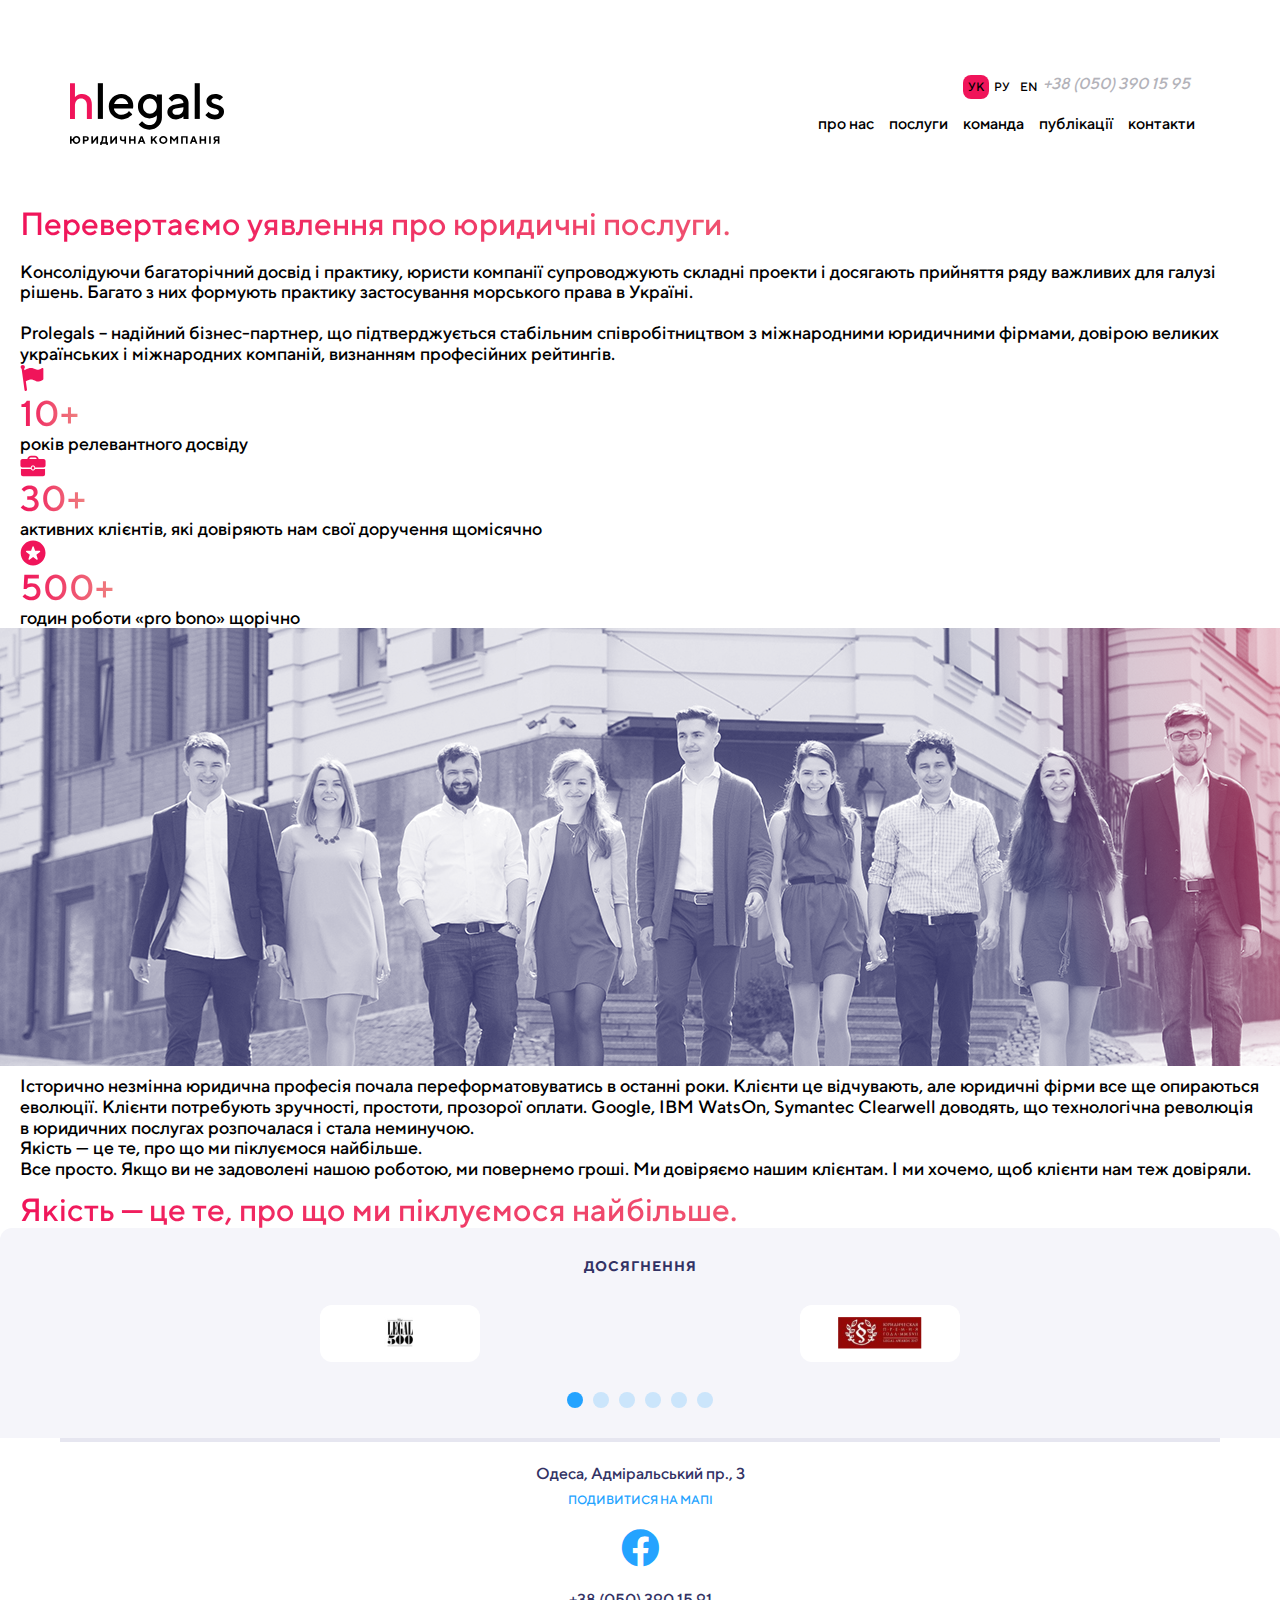
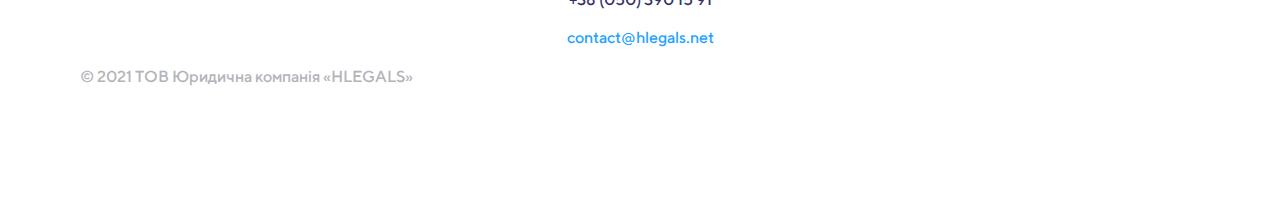
==== commit 34e372ed: "done" ====
--- a/about.html
+++ b/about.html
@@ -13,8 +13,8 @@
         />
 </head>
 <body>
-    <header>
-        <nav class="flex row nav__top">
+    <header class="header-about">
+        <nav class="flex row nav__top nav-address">
             <ul class="flex row">
                 <li class="active">ук</li>
                 <li>ру</li>
@@ -28,7 +28,7 @@
                 ></span>
             </address>
         </nav>
-        <div class="logo__top">
+        <div class="logo__top logo-hlegas">
             <svg
                 width="78"
                 height="31"
@@ -132,16 +132,17 @@
             <label class="menu__btn" for="menu__toggle">
                 <span></span>
             </label>
-            <ul class="main__menu menu__box">
-                <li>про нас</li>
-                <li>послуги</li>
-                <li>команда</li>
-                <li>публікації</li>
-                <li>контакти</li>
+            <ul class="main__menu menu__box navigation about-nav">
+                <a href="#"><li>про нас</li></a>
+                <a href="#"><li>послуги</li></a>
+                <a href="#"><li>команда</li></a>
+                <a href="#"><li>публікації</li></a>
+                <a href="#"><li>контакти</li></a>
             </ul>
         </nav>
     </header>
     <main>
+        <div class="about-block">
          <div class="about-info">
              <h1>Перевертаємо уявлення про юридичні послуги.</h1>
              <p>Консолідуючи багаторічний досвід і практику, юристи компанії супроводжують складні проекти і досягають прийняття ряду важливих для галузі рішень. Багато з них формують практику застосування морського права в Україні.</p>
@@ -172,30 +173,35 @@
                 </div>
             </div>
         </div>
+    </div>
         <div class="team">
             <div class="team-image">
-                <img src="images/team.png" alt="team">
             </div>
             <div class="team-content">
+            <div class="team-content-text">
                 <p>Історично незмінна юридична професія почала переформатовуватись в останні роки. Клієнти це відчувають, але юридичні фірми все ще опираються еволюції. Клієнти потребують зручності, простоти, прозорої оплати. Google, IBM WatsОn, Symantec Clearwell доводять, що технологічна революція в юридичних послугах розпочалася і стала неминучою.</p>
                 <p>Якість — це те, про що ми піклуємося найбільше.</p>
                 <p>Все просто. Якщо ви не задоволені нашою роботою, ми повернемо гроші. Ми довіряємо нашим клієнтам. І ми хочемо, щоб клієнти нам теж довіряли.</p>
+                
             </div>
             <span class="quality">Якість — це те, про що ми піклуємося найбільше.</span>
+            </div>
         </div>
         <div class="achievements">
            <div class="achievement-title"><h3>Досягнення</h3></div>
             <div class="achievement-list">
-                <div class="achievement-logo"><img src="images/achive1.png" alt="first achieve"></div>
-                <div class="achievement-logo"><img src="images/achive2.png" alt="second achieve"></div>
-            </div>
-            <ul>
-                <li class="active"></li>
+                <div class="achievement-logo"><img src="images/achive1.png" alt="achieve"></div>
+                <div class="achievement-logo"><img src="images/achive2.png" alt=" achieve"></div>
+                <div class="achievement-logo achieve-desk"><img src="images/achieve3.png" alt="achieve"></div>
+                <div class="achievement-logo achieve-desk"><img src="images/achieve4.png" alt="achieve"></div>
+            </div>
+            <ul class="achieve__nav">
+                <li class="active__achieve"></li>
                 <li></li>
                 <li></li>
-                <li></li>
-                <li></li>
-                <li></li>
+                <li class="list-desk"></li>
+                <li class="list-desk"></li>
+                <li class="list-desk"></li>
             </ul>
         </div>
     </main>
--- a/style.css
+++ b/style.css
@@ -144,6 +144,10 @@
         #7a425e 87.53%
     );
     background-size: cover;
+}
+
+.gradient-wrap {
+    background-image: linear-gradient(217deg, #323264 11.93%, #323264 57.17%, #643E72 87.46%);
 }
 
 .logo__top > svg{
@@ -207,6 +211,14 @@
 .top__content {
     min-height: 100vh;
     color: white;
+}
+
+.main__menu a {
+    color: white;
+}
+
+.main__menu a:hover {
+    color: rgba(240, 20, 90, 1);
 }
 
 .menu__btn {
@@ -314,6 +326,7 @@
     -webkit-text-fill-color: transparent;
     font-size: 14px;
     letter-spacing: 1px;
+    display: block;
 }
 
 .slider__nav {
@@ -337,15 +350,6 @@
 .slider__nav > .active__slider {
     background: #24a3ff;
     opacity: 1;
-}
-
-.services__block {
-    background-image: linear-gradient(
-        228.57deg,
-        #323264 11.93%,
-        #323264 57.17%,
-        #643e72 87.46%
-    );
 }
 
 .service__link {
@@ -614,6 +618,11 @@
 .news {
     background-color: rgba(245, 245, 250, 1);
     flex-direction: column;
+    padding: 20px;
+}
+
+.news-top {
+    margin-bottom: 20px;
 }
 
 .news-title {
@@ -622,6 +631,7 @@
     -webkit-text-fill-color: transparent;
     font-weight: bold;
     font-size: 32px;
+    display: block;
 }
 
 .news-list {
@@ -636,6 +646,17 @@
     width: 335px;
     color: rgba(36, 163, 255, 1);
     font-size: 18px;
+}
+
+.desktop {
+    display: none;
+}
+
+
+
+.news-item__text > p {
+    display: none;
+    
 }
 
 .date {
@@ -658,7 +679,7 @@
     border: none;
     color: white;
     margin-top: 20px;
-    margin-bottom: 40px;
+    margin-bottom: 20px;
 }
 
 footer {
@@ -701,6 +722,7 @@
 
 footer {
     border-top: 4px solid #e6e6f0;
+    margin: 0 20px;
 }
 
 @media (min-width: 767px) {
@@ -879,6 +901,10 @@
         display: flex;
     }
 
+    .team__block > img {
+        display: block;
+    }
+
     .team__title {
         font-size: 42px;
         line-height: 50px;
@@ -887,10 +913,119 @@
     .team__item {
         padding-top: 60px;
         padding-left: 40px;
-        padding-right: 40px;
     }
 
     .nav__top {
         justify-content: flex-end;
     }
-}
+
+    .news-list {
+        overflow: hidden;
+        display: block;
+        column-count: 3;
+        position: relative;
+    }
+
+    .news-item {
+        width: 100%;
+        
+    }
+
+    .news-item > img {
+        width: 100%;
+    }
+
+    .news-item__text > p {
+        display: block;
+        font-size: 16px;
+    line-height: 22px;
+    font-weight: 400;
+    color: black;
+    }
+
+    .desktop {
+        display: block;
+    }
+
+    .show-more {
+        position: absolute;
+        bottom: 0;
+        left: 0;
+        right: 0;
+        display: flex;
+        justify-content: center;
+        align-items: center;
+        background-image: linear-gradient(180deg, rgba(245, 245, 250, 0) 0%, #F5F5FA 86.5%);
+    }
+
+    .news {
+        padding: 60px;
+        padding-bottom: 0;
+    }
+
+    .news-top {
+        margin-bottom: 40px;
+    }
+
+    .news-title {
+        margin-top: 5px;
+    }
+
+    .slider__wrap {
+        display: flex;
+        flex-direction: row-reverse;
+        justify-content: center;
+    }
+
+    .slider__nav {
+        font-size: 42px;
+        line-height: 50px;
+        flex-direction: column;
+        text-align: right;
+        
+    }
+
+    .slider__nav li {
+        width: 100%;
+        height: 100%; 
+        background: none;
+        opacity: 1; 
+        margin: 0 ;
+        border-radius: 0;
+        padding-right: 40px;
+        border-right: 4px solid white;
+    }
+
+    .slider__nav > .active__slider {
+        background: none; 
+        opacity: 1; 
+        border-right: 4px solid rgba(240, 20, 90, 1);
+    }
+
+    .slider__content > h2 {
+        font-size: 32px;
+        line-height: 38px;
+    }
+
+    .slider__content {
+        justify-content: center;
+        display: flex;
+        flex-direction: column;
+        width: 600px;
+        padding-left: 40px;
+        font-size: 21px;
+        line-height: 30px;
+    }
+
+    .subtitle {
+        display: none;
+    }
+
+    footer {
+        margin: 0 60px;
+    }
+
+    footer address {
+        flex-direction: row;
+    }
+}
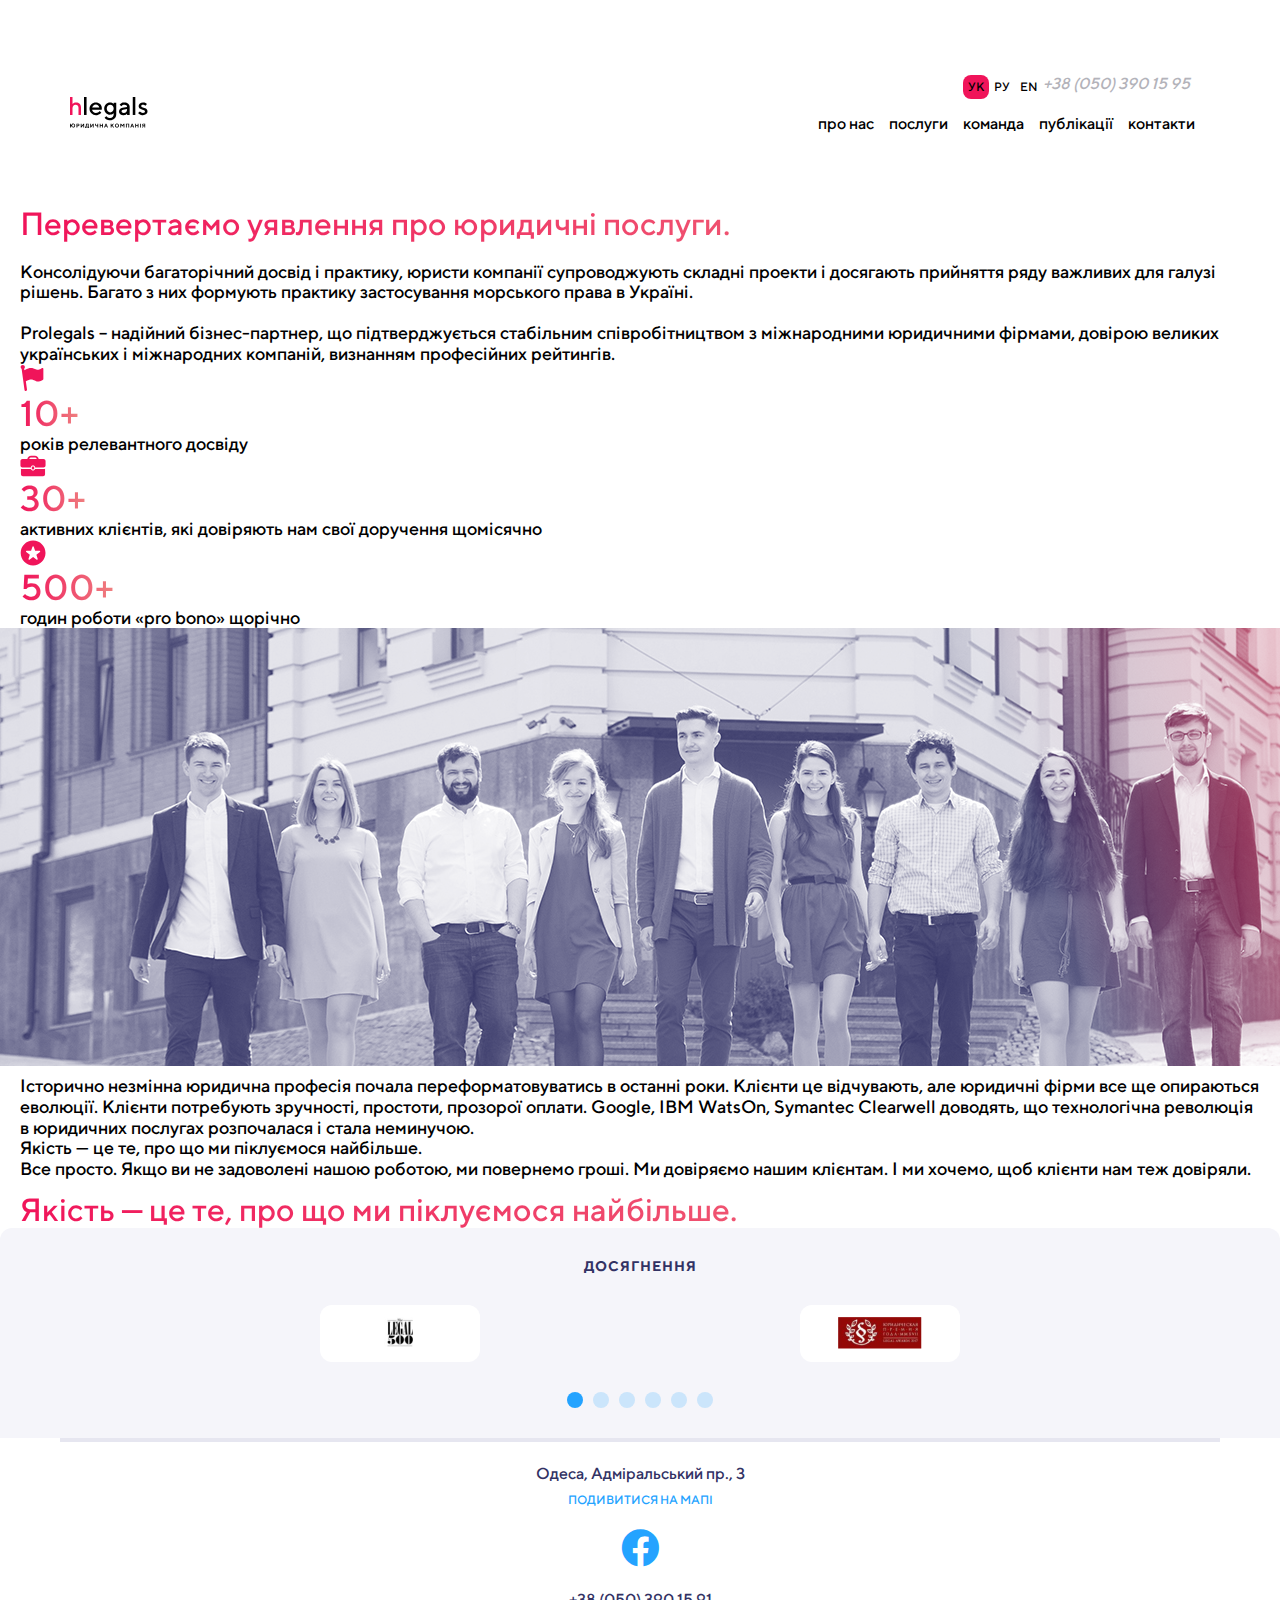
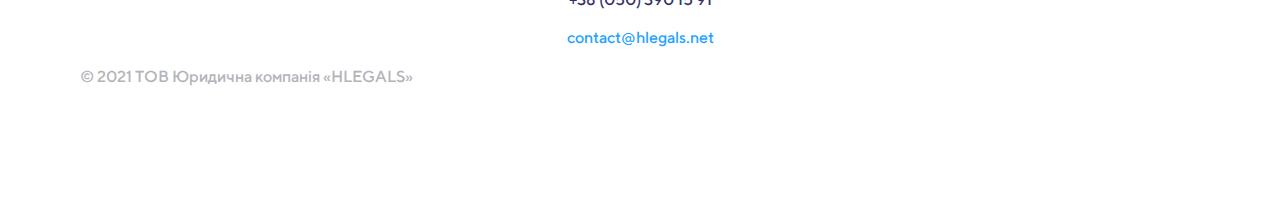
==== commit 676eadbc: "fix logo" ====
--- a/about.html
+++ b/about.html
@@ -29,6 +29,7 @@
             </address>
         </nav>
         <div class="logo__top logo-hlegas">
+            <a href="./index.html">
             <svg
                 width="78"
                 height="31"
@@ -126,6 +127,7 @@
                     fill="black"
                 />
             </svg>
+        </a>
         </div>
         <nav class="flex">
             <input id="menu__toggle" type="checkbox" />
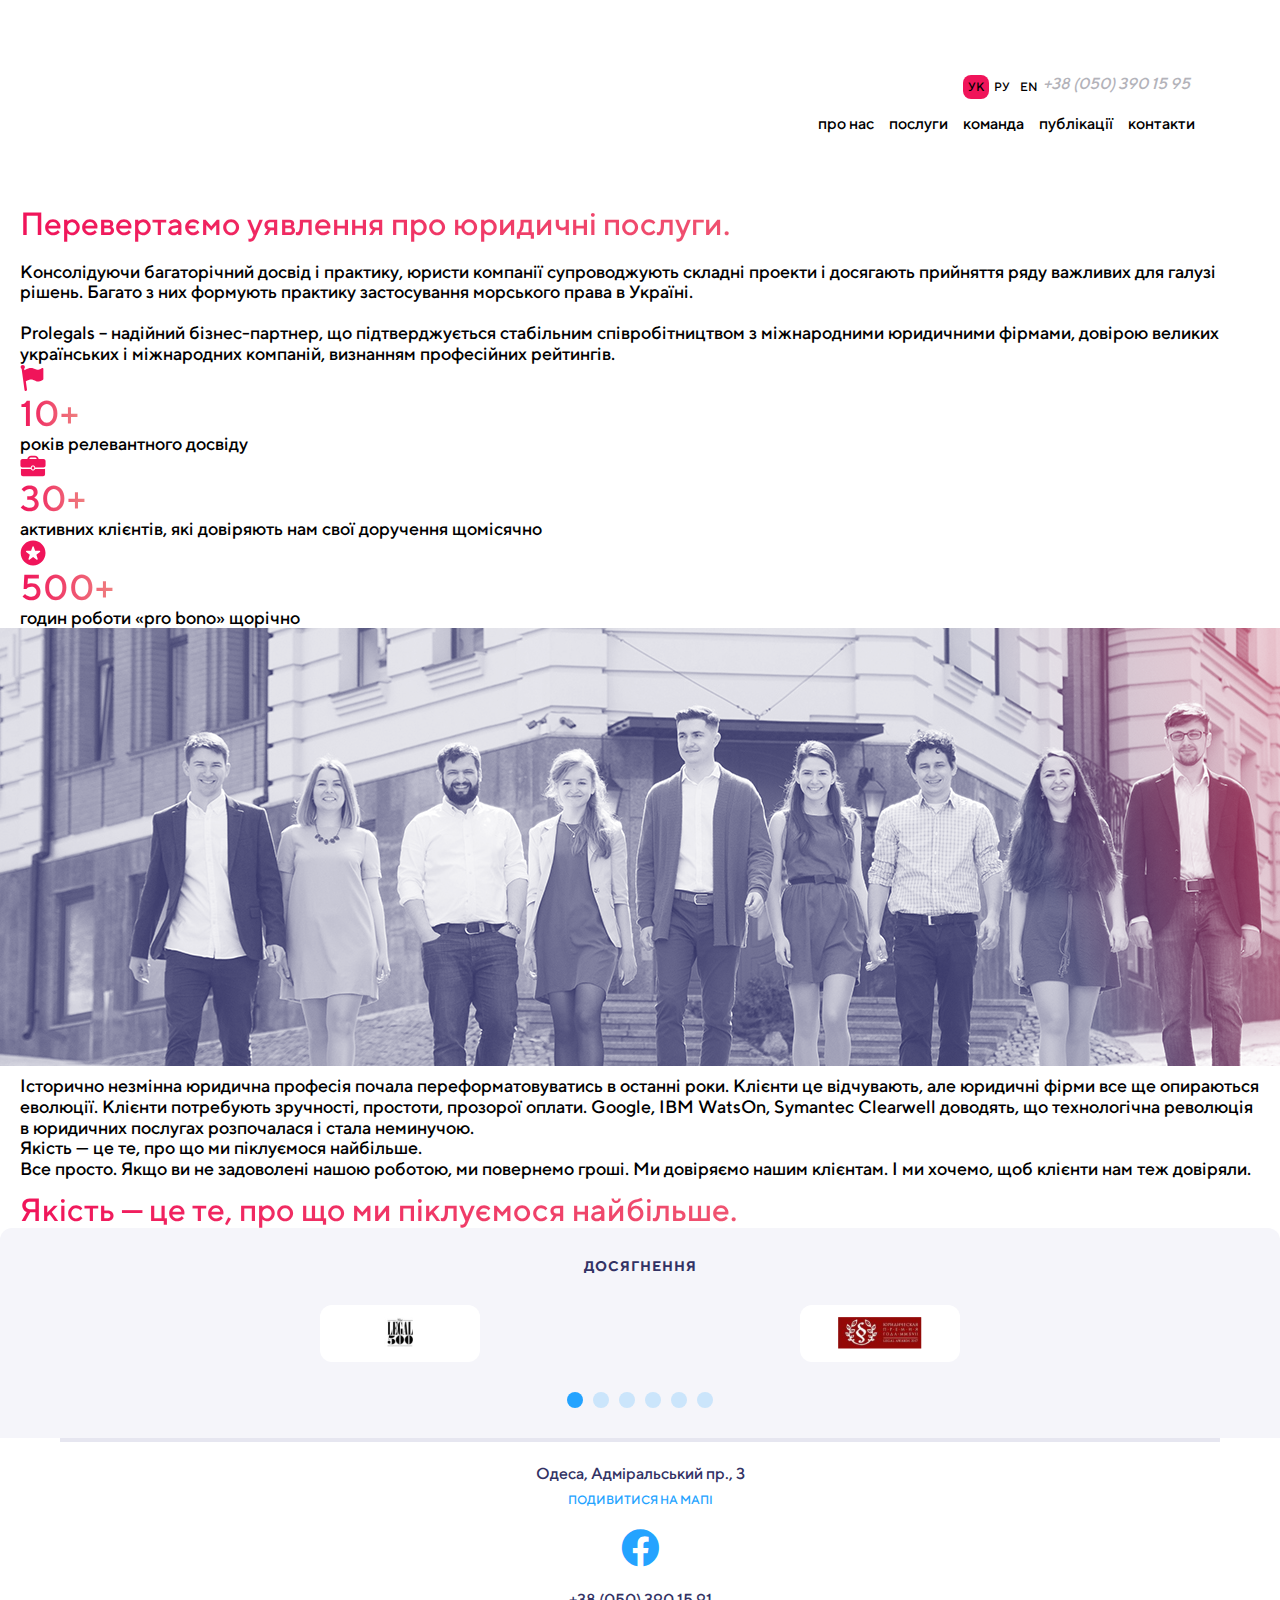
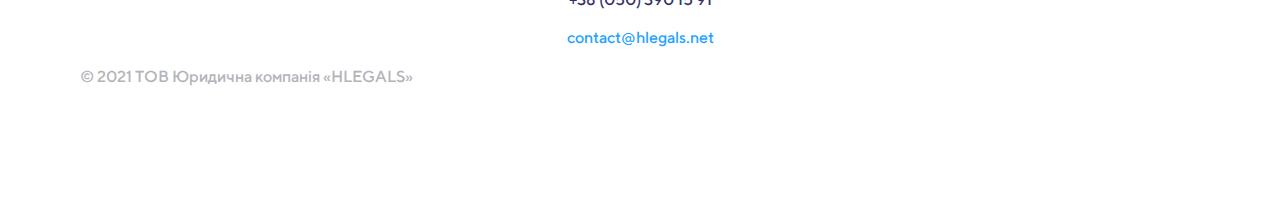
==== commit 150b7884: "fix" ====
--- a/about.html
+++ b/about.html
@@ -31,8 +31,7 @@
         <div class="logo__top logo-hlegas">
             <a href="./index.html">
             <svg
-                width="78"
-                height="31"
+        
                 viewBox="0 0 78 31"
                 fill="none"
                 xmlns="http://www.w3.org/2000/svg"
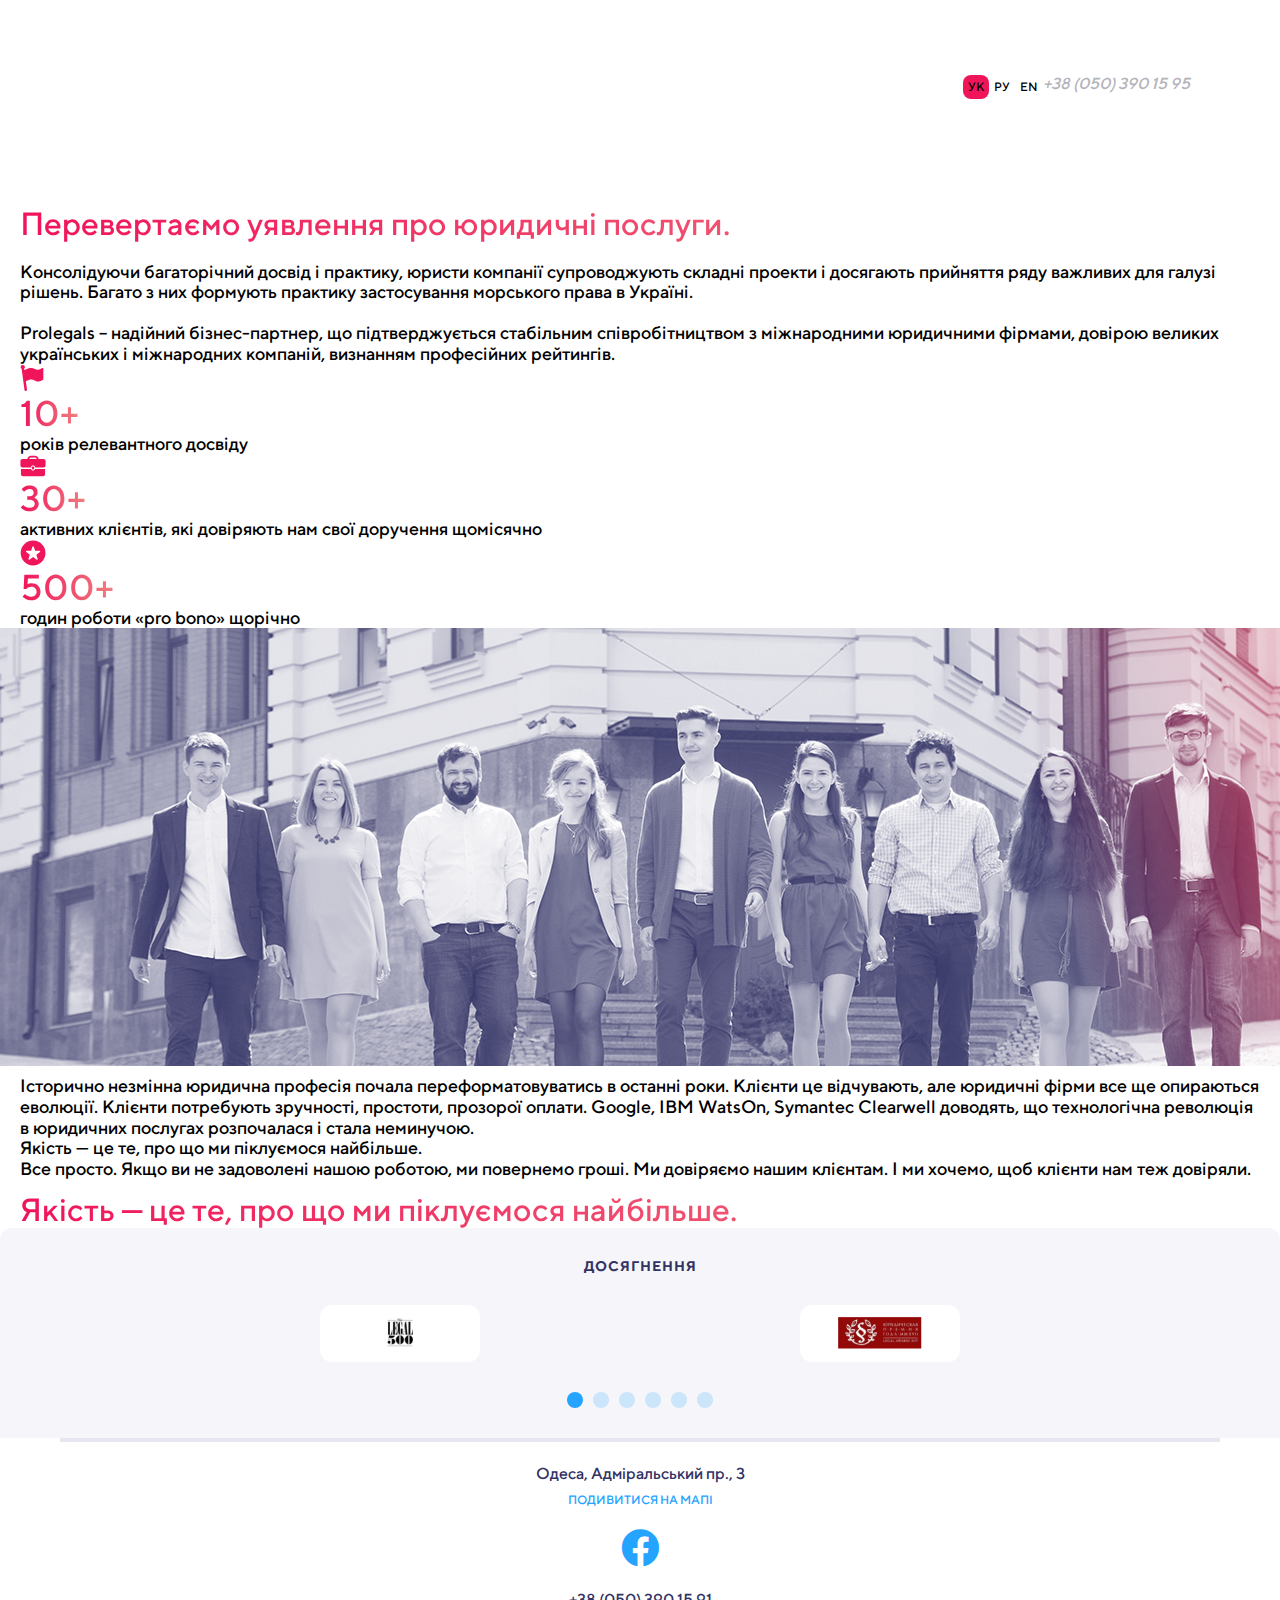
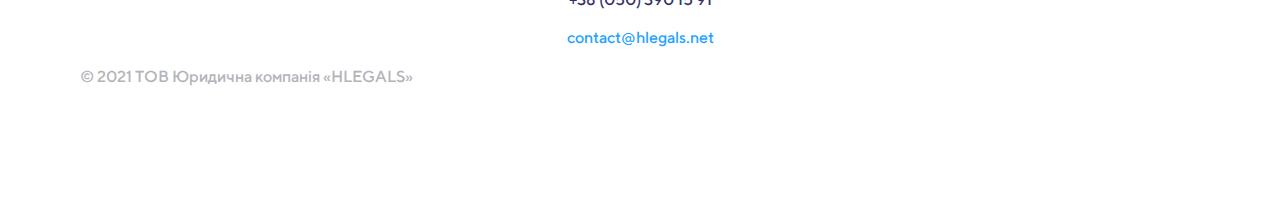
==== commit 6553b48b: "fix" ====
--- a/about.html
+++ b/about.html
@@ -134,11 +134,11 @@
                 <span></span>
             </label>
             <ul class="main__menu menu__box navigation about-nav">
-                <a href="#"><li>про нас</li></a>
-                <a href="#"><li>послуги</li></a>
-                <a href="#"><li>команда</li></a>
-                <a href="#"><li>публікації</li></a>
-                <a href="#"><li>контакти</li></a>
+                <li><a href="#">про нас</a></li>
+                <li><a href="#">послуги</a></li>
+                <li><a href="#">команда</a></li>
+                <li><a href="#">публікації</a></li>
+                <li><a href="#">контакти</a></li>
             </ul>
         </nav>
     </header>
--- a/style.css
+++ b/style.css
@@ -159,7 +159,7 @@
     height: 100vh;
     align-items: center;
     text-align: center;
-    background-image: url("images/Symbol\ Long\ leg.svg");
+    background-image: url("images/SymboLongleg.svg");
     background-repeat: no-repeat;
     background-position-y: 150px;
     background-position-x: center;
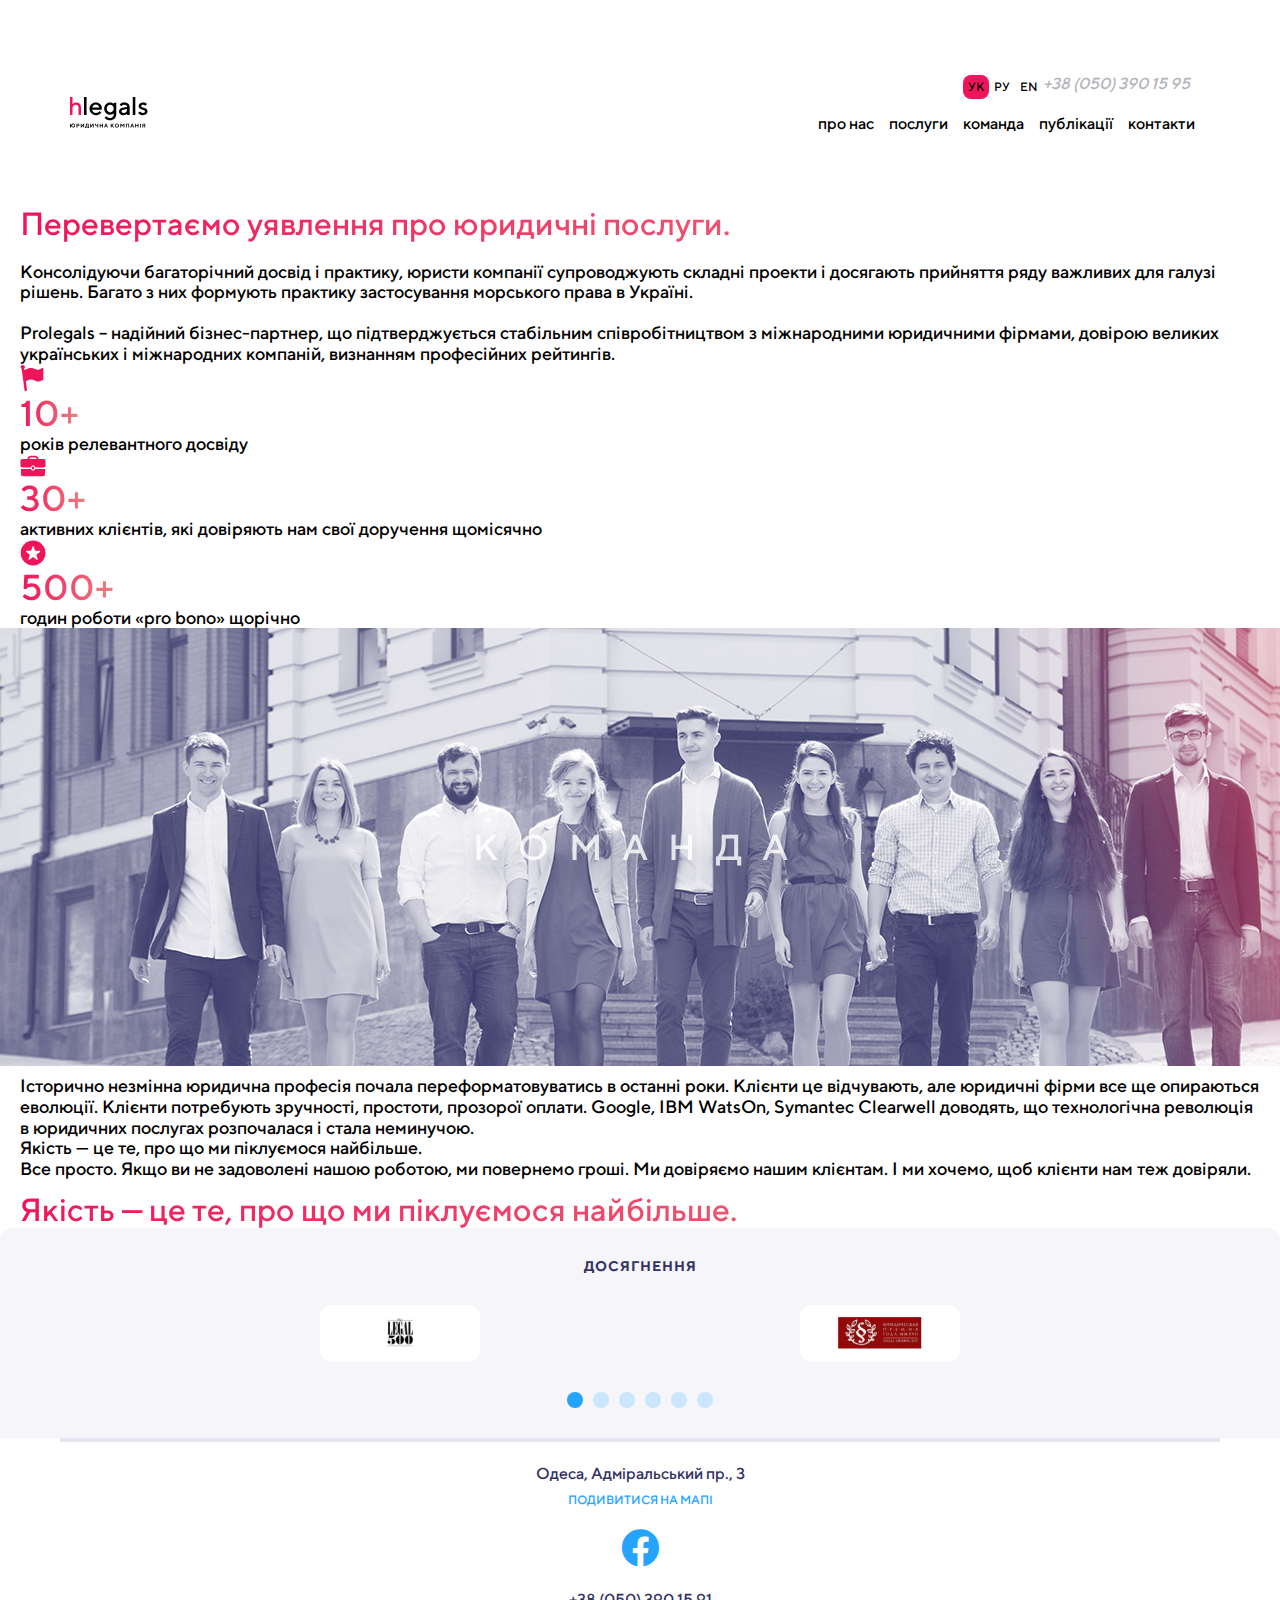
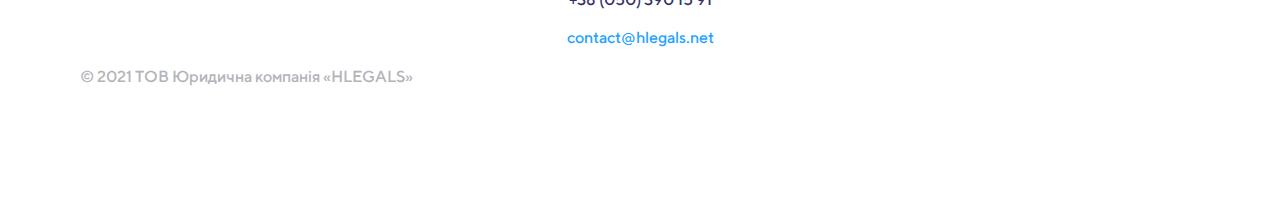
==== commit 36801a6f: "fix" ====
--- a/about.html
+++ b/about.html
@@ -31,7 +31,6 @@
         <div class="logo__top logo-hlegas">
             <a href="./index.html">
             <svg
-        
                 viewBox="0 0 78 31"
                 fill="none"
                 xmlns="http://www.w3.org/2000/svg"
@@ -177,6 +176,7 @@
     </div>
         <div class="team">
             <div class="team-image">
+                <p>Команда</p>
             </div>
             <div class="team-content">
             <div class="team-content-text">
--- a/style.css
+++ b/style.css
@@ -159,7 +159,7 @@
     height: 100vh;
     align-items: center;
     text-align: center;
-    background-image: url("images/SymboLongleg.svg");
+    background-image: url("images/SymbolLongleg.svg");
     background-repeat: no-repeat;
     background-position-y: 150px;
     background-position-x: center;
@@ -204,8 +204,8 @@
     transform: rotate(45deg);
     border: 2px solid white;
     border-top: none;
-    border: 1;
-    border-left: none;
+    border-width: 1px 1px 0 0;
+    
 }
 
 .top__content {
@@ -794,7 +794,7 @@
 
     .banner {
         justify-content: center;
-        background-image: url("images/Symbol\ Long\ leg.svg"),url("images/Frame\ 2.svg");
+        background-image: url("images/SymbolLongleg.svg"),url("images/Frame2.svg");
     }
     
     .team__block {
